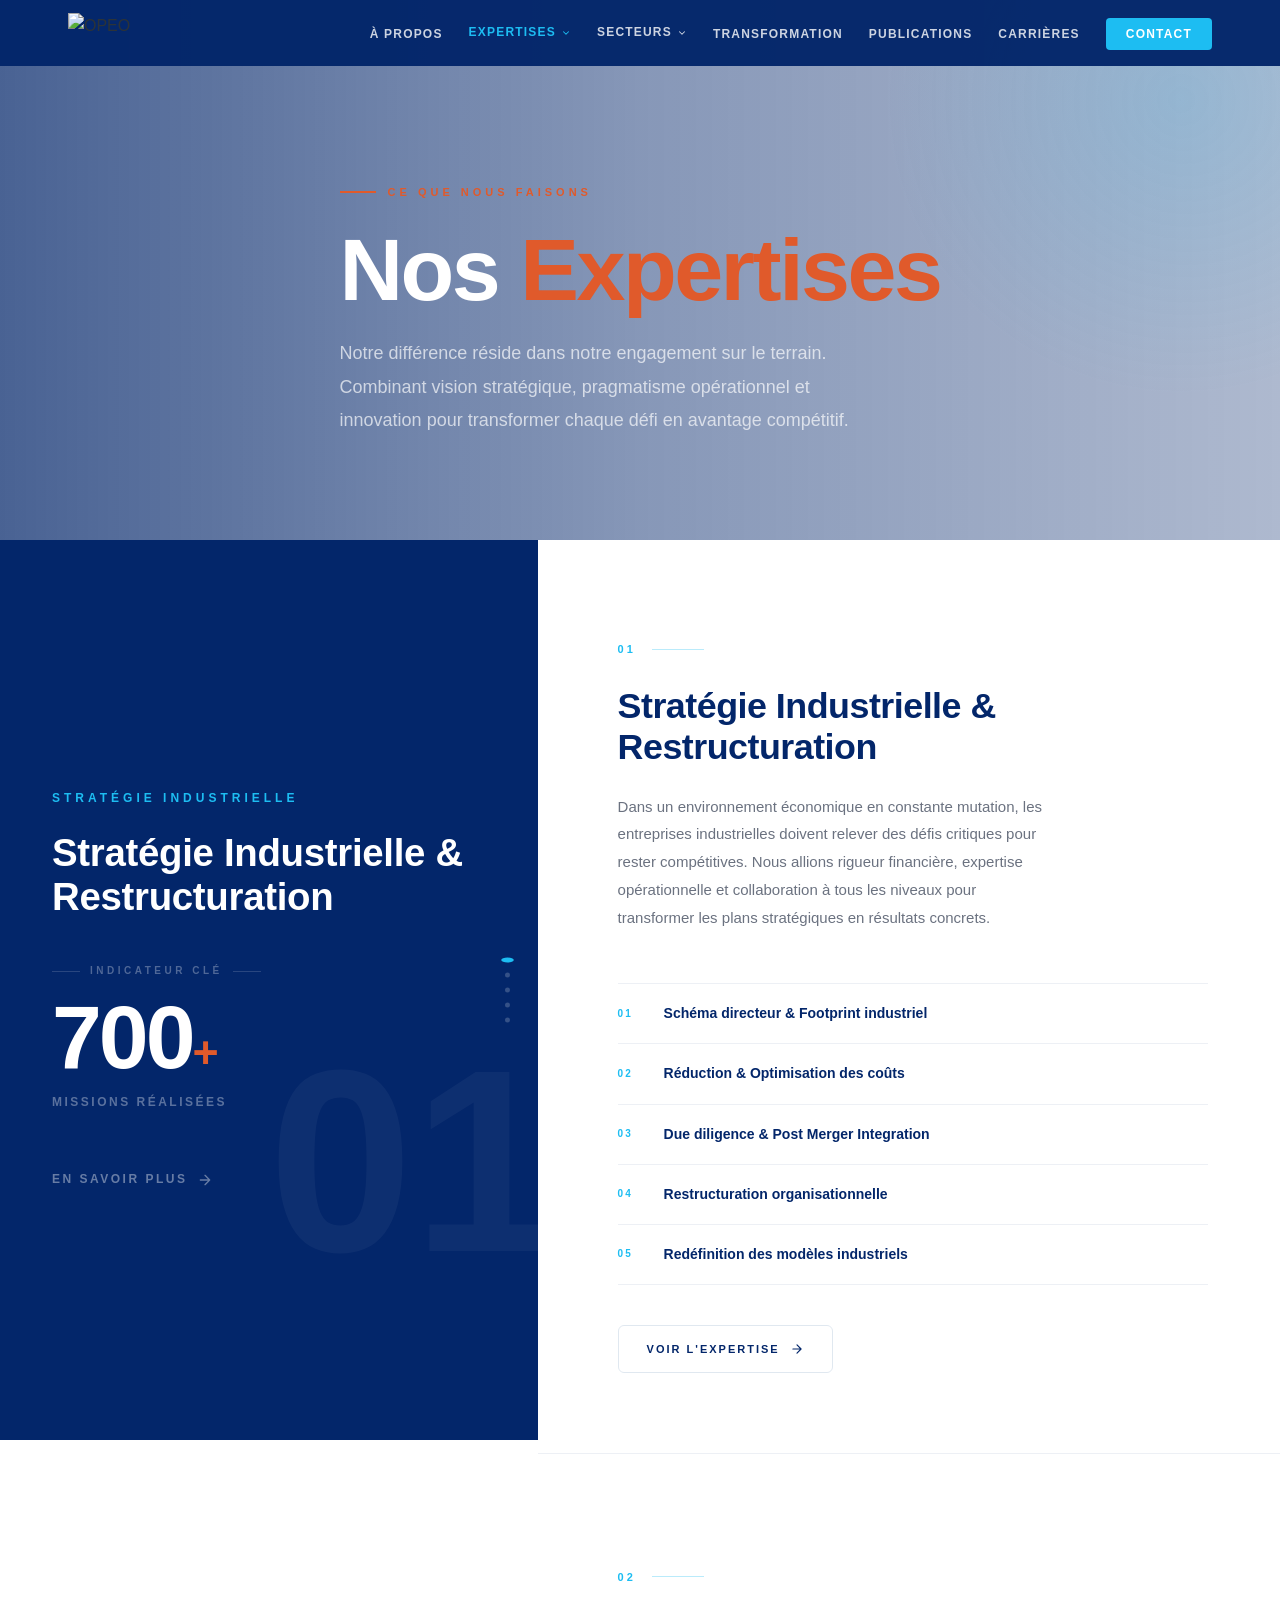
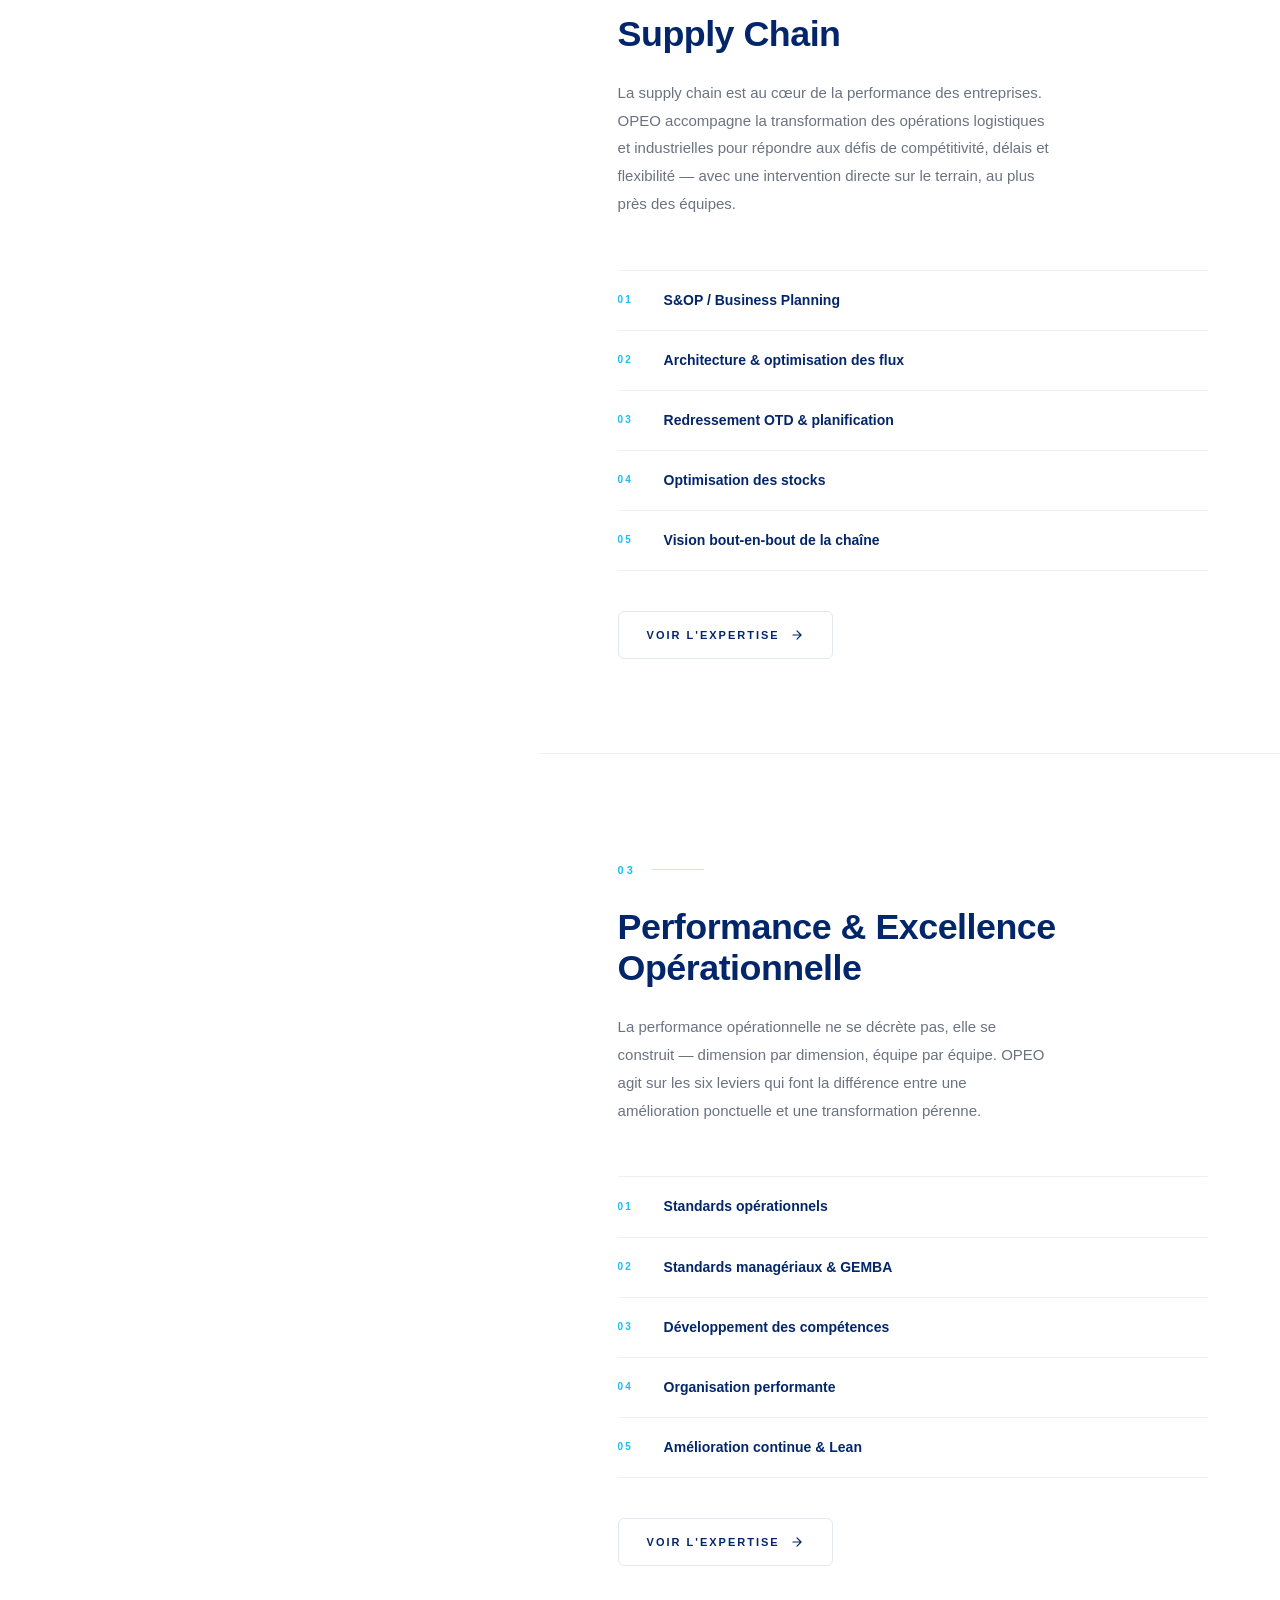
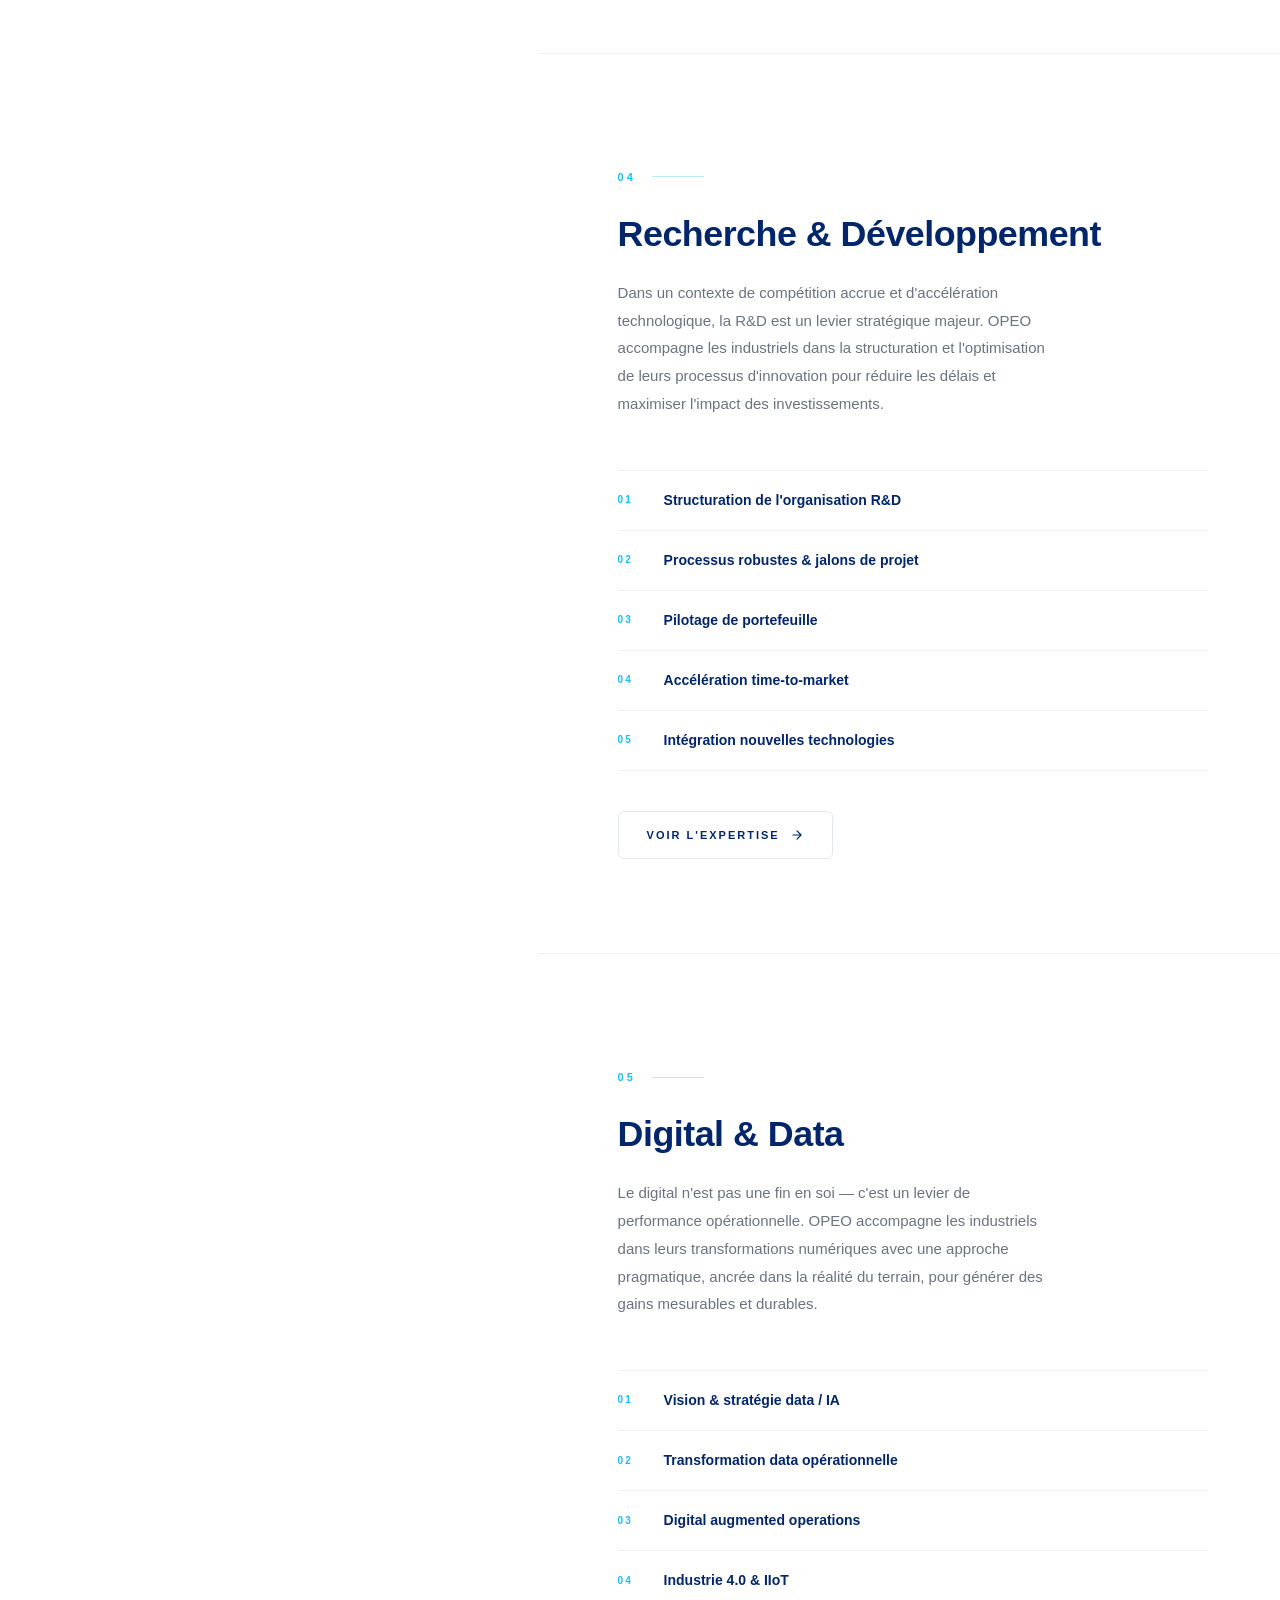
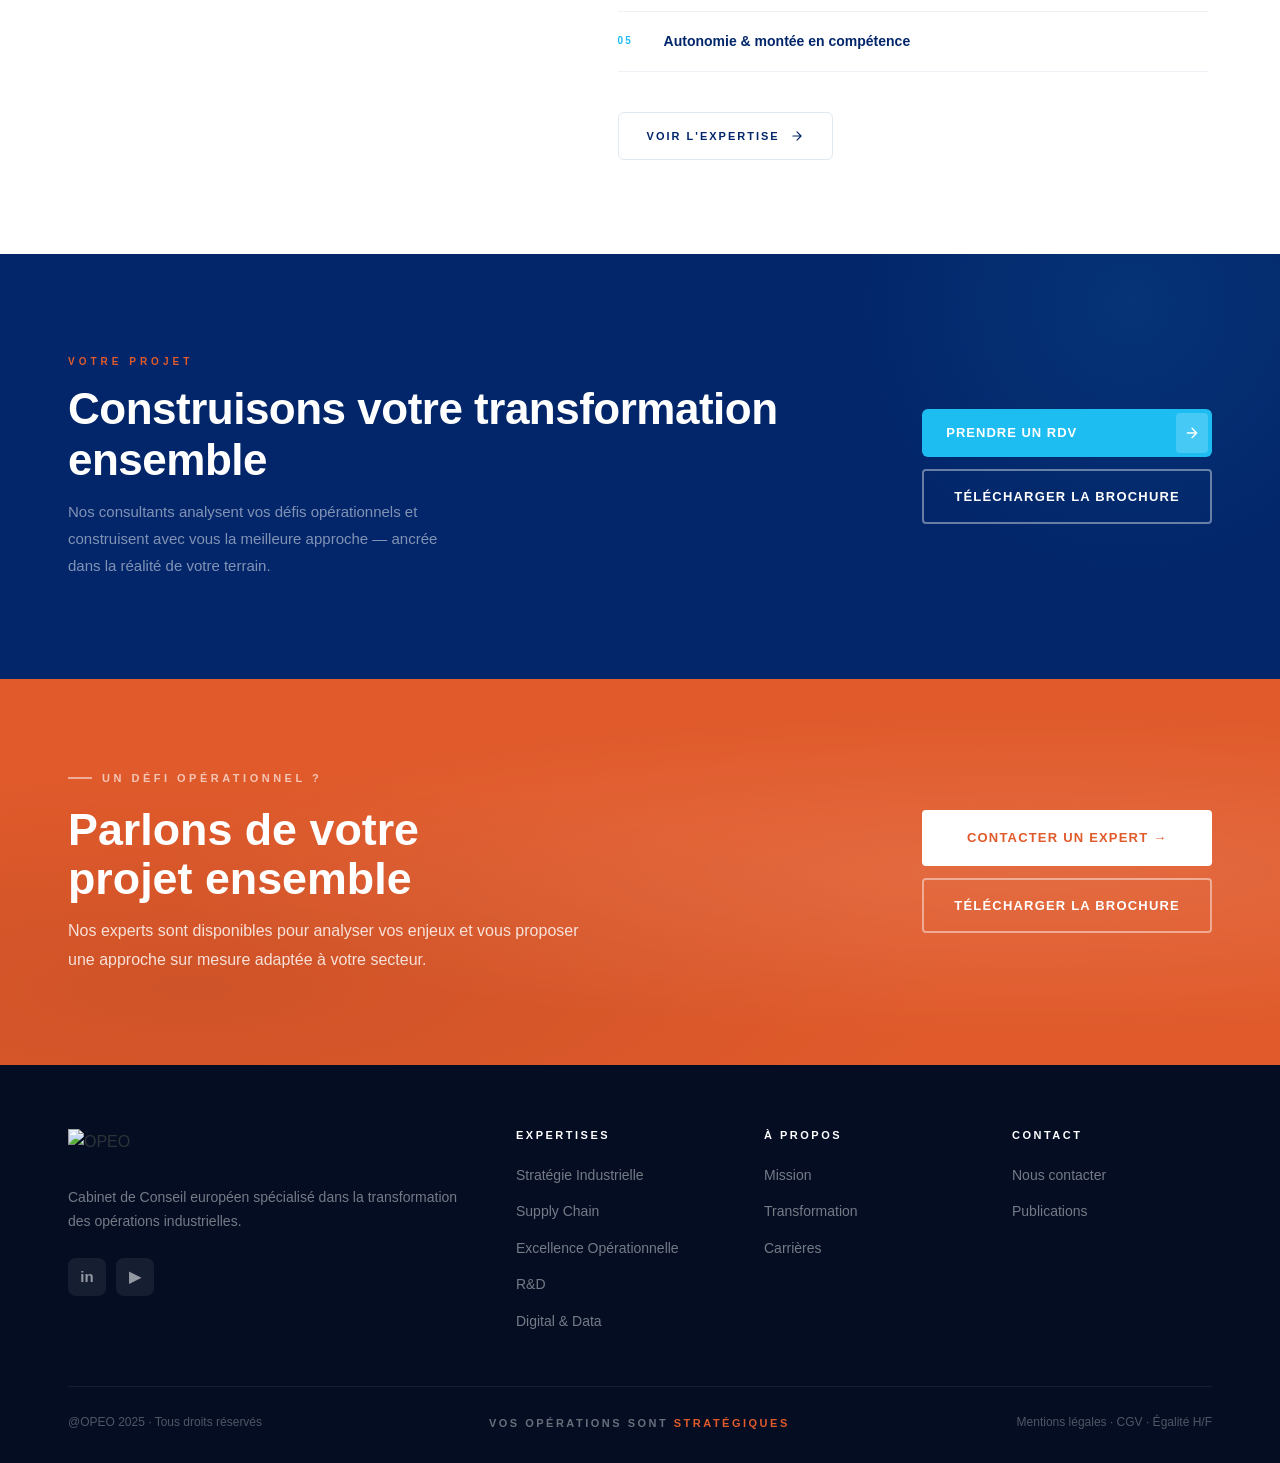
==== expertises.html @ e1fa0a5e "Add files via upload" ====
<!DOCTYPE html>
<html lang="fr">
<head>
  <meta charset="UTF-8"/><meta name="viewport" content="width=device-width,initial-scale=1.0"/>
  <title>Nos Expertises — OPEO</title>
  <link rel="stylesheet" href="styles.css"/>
  <style>
    /* ── PAGE HERO BACKGROUND PHOTO ── */
    section.page-hero {
      background: url('assets/images/photo expertise.jpg') center/cover no-repeat !important;
    }
    .hero-exp-overlay {
      position:absolute; inset:0; z-index:1;
      background: linear-gradient(
        to right,
        rgba(3,38,106,.72) 0%,
        rgba(3,38,106,.48) 50%,
        rgba(3,38,106,.32) 100%
      );
    }
    .page-hero .page-hero-grid,
    .page-hero .page-hero-blob { z-index:2; }
    .page-hero .container { z-index:3 !important; }
    .page-hero h1 { font-size:clamp(48px,7vw,88px); letter-spacing:-2.5px; line-height:1.03; }
    .page-hero h1 em { font-style:normal; color:var(--orange); }
    .page-hero p { max-width:52ch; margin-top:20px; }
    .hero-stats { display:flex; gap:0; margin-top:52px; padding-top:32px; border-top:1px solid rgba(255,255,255,.1); }
    .hs-item { padding-right:40px; margin-right:40px; border-right:1px solid rgba(255,255,255,.1); }
    .hs-item:last-child { border-right:none; }
    .hs-num { font-size:30px; font-weight:900; color:#fff; line-height:1; }
    .hs-lbl { font-size:10px; font-weight:700; letter-spacing:2.5px; text-transform:uppercase; color:rgba(255,255,255,.3); margin-top:6px; }

    /* ── SPLIT SCREEN ── */
    .exp-split {
      display:grid;
      grid-template-columns:42% 58%;
      min-height:100vh;
    }

    /* LEFT STICKY PANEL */
    .exp-left {
      position:sticky;
      top:0;
      height:100vh;
      background:var(--navy);
      overflow:hidden;
      display:flex;
      align-items:center;
    }
    .exp-left-inner {
      padding:60px 52px;
      width:100%;
      position:relative;
      z-index:1;
    }
    .exp-ghost {
      position:absolute;
      right:-20px;
      bottom:-40px;
      font-size:260px;
      font-weight:900;
      color:#fff;
      opacity:.04;
      line-height:1;
      pointer-events:none;
      user-select:none;
      font-family:'Gotham','Helvetica Neue',sans-serif;
      transition:opacity .4s;
    }
    .exp-panel-label {
      font-size:12px;
      font-weight:700;
      letter-spacing:4px;
      text-transform:uppercase;
      color:var(--cyan);
      margin-bottom:22px;
      transition:opacity .3s, transform .3s;
    }
    .exp-panel-title {
      font-size:clamp(26px,3vw,42px);
      font-weight:900;
      color:#fff;
      line-height:1.15;
      letter-spacing:-.3px;
      margin-bottom:44px;
      transition:opacity .3s, transform .3s;
    }
    .exp-panel-kpi-lbl {
      font-size:10px;
      font-weight:700;
      letter-spacing:3.5px;
      text-transform:uppercase;
      color:rgba(255,255,255,.3);
      display:flex;
      align-items:center;
      gap:10px;
      margin-bottom:14px;
    }
    .exp-panel-kpi-lbl::before,
    .exp-panel-kpi-lbl::after {
      content:'';
      display:block;
      height:1px;
      width:28px;
      background:rgba(255,255,255,.15);
    }
    .exp-panel-stat {
      font-size:clamp(64px,7vw,100px);
      font-weight:900;
      color:#fff;
      line-height:1;
      margin-bottom:10px;
      letter-spacing:-3px;
      transition:opacity .3s, transform .3s;
    }
    .exp-panel-stat em { font-style:normal; color:var(--orange); font-size:.5em; }
    .exp-panel-stat-lbl {
      font-size:12px;
      font-weight:700;
      letter-spacing:2.5px;
      text-transform:uppercase;
      color:rgba(255,255,255,.35);
      margin-bottom:52px;
      transition:opacity .3s;
    }
    .exp-panel-cta {
      font-size:12px;
      font-weight:700;
      letter-spacing:2.5px;
      text-transform:uppercase;
      color:rgba(255,255,255,.4);
      text-decoration:none;
      display:inline-flex;
      align-items:center;
      gap:10px;
      transition:color .2s;
    }
    .exp-panel-cta:hover { color:var(--cyan); }
    .exp-panel-cta svg { width:16px; height:16px; }

    /* DOTS */
    .exp-dots {
      position:absolute;
      right:28px;
      top:50%;
      transform:translateY(-50%);
      display:flex;
      flex-direction:column;
      gap:10px;
      z-index:2;
    }
    .exp-dot {
      width:5px;
      height:5px;
      border-radius:50%;
      background:rgba(255,255,255,.2);
      cursor:pointer;
      transition:all .3s;
    }
    .exp-dot.active {
      background:var(--cyan);
      transform:scaleX(2.5);
      border-radius:3px;
    }

    /* LEFT panel transition */
    .exp-left-inner.leaving .exp-panel-label,
    .exp-left-inner.leaving .exp-panel-title,
    .exp-left-inner.leaving .exp-panel-stat,
    .exp-left-inner.leaving .exp-panel-stat-lbl {
      opacity:0;
      transform:translateY(-14px);
    }

    /* RIGHT SCROLLABLE PANEL */
    .exp-right {
      background:#fff;
    }
    .exp-section {
      min-height:100vh;
      padding:100px 72px 80px 80px;
      display:flex;
      flex-direction:column;
      justify-content:center;
      border-bottom:1px solid #edf0f5;
      position:relative;
    }
    .exp-section:last-child { border-bottom:none; }
    .es-num {
      font-size:11px;
      font-weight:700;
      letter-spacing:3px;
      text-transform:uppercase;
      color:var(--cyan);
      display:flex;
      align-items:center;
      gap:16px;
      margin-bottom:28px;
    }
    .es-num::after {
      content:'';
      display:block;
      height:1px;
      width:52px;
      background:rgba(29,189,242,.3);
    }
    .es-title {
      font-size:clamp(22px,2.8vw,36px);
      font-weight:900;
      color:var(--navy);
      line-height:1.15;
      letter-spacing:-.5px;
      margin-bottom:24px;
    }
    .es-desc {
      font-size:15px;
      color:var(--gray);
      line-height:1.85;
      max-width:52ch;
      margin-bottom:52px;
    }
    .es-services {
      display:flex;
      flex-direction:column;
      gap:0;
    }
    .es-service {
      display:flex;
      align-items:center;
      gap:24px;
      padding:18px 0;
      border-top:1px solid #edf0f5;
      text-decoration:none;
    }
    .es-service:last-child { border-bottom:1px solid #edf0f5; }
    .es-service-num {
      font-size:10px;
      font-weight:700;
      letter-spacing:2px;
      color:var(--cyan);
      flex-shrink:0;
      width:22px;
    }
    .es-service-name {
      font-size:14px;
      font-weight:700;
      color:var(--navy);
      flex:1;
      transition:color .2s;
    }
    .es-service:hover .es-service-name { color:var(--cyan); }
    .es-link {
      display:inline-flex;
      align-items:center;
      gap:10px;
      font-size:11px;
      font-weight:700;
      letter-spacing:2px;
      text-transform:uppercase;
      color:var(--navy);
      text-decoration:none;
      margin-top:40px;
      padding:14px 28px;
      border:1.5px solid #e0e8f0;
      border-radius:6px;
      align-self:flex-start;
      transition:all .2s;
    }
    .es-link:hover { background:var(--navy); color:#fff; border-color:var(--navy); }
    .es-link svg { width:14px; height:14px; transition:transform .2s; }
    .es-link:hover svg { transform:translateX(4px); }

    /* CTA section */
    .exp-cta { background:var(--navy); padding:100px 0; position:relative; overflow:hidden; }
    .exp-cta::before { content:'';position:absolute;width:600px;height:600px;border-radius:50%;background:radial-gradient(circle,rgba(29,189,242,.09) 0%,transparent 65%);top:-250px;right:-150px;pointer-events:none; }
    .exp-cta-inner { position:relative;z-index:1;display:grid;grid-template-columns:1fr auto;gap:48px;align-items:center; }
    .exp-cta-tag { font-size:10px;font-weight:700;letter-spacing:4px;text-transform:uppercase;color:var(--orange);margin-bottom:14px; }
    .exp-cta h2 { font-size:clamp(26px,3.5vw,44px);color:#fff;line-height:1.15;letter-spacing:-.5px;margin-bottom:12px; }
    .exp-cta p { color:rgba(255,255,255,.5);font-size:15px;line-height:1.8;max-width:46ch; }
    .exp-cta-btns { display:flex;flex-direction:column;gap:12px;flex-shrink:0; }

    @media(max-width:900px){
      .exp-split { grid-template-columns:1fr; }
      .exp-left { position:relative; height:auto; min-height:50vh; }
      .exp-dots { right:20px; }
      .exp-section { padding:72px 32px; min-height:auto; }
      .exp-cta-inner { grid-template-columns:1fr; }
      .exp-cta-btns { flex-direction:row;flex-wrap:wrap; }
    }
    @media(max-width:600px){
      .hero-stats { gap:20px;flex-wrap:wrap; }
      .hs-item { padding-right:20px;margin-right:20px; }
      .exp-left-inner { padding:48px 32px; }
    }
  </style>
</head>
<body>
<div class="mob-menu" id="mobMenu">
  <button class="mob-close" onclick="closeMob()">✕</button>
  <a href="index.html">Accueil</a><a href="a-propos.html">À propos</a>
  <a href="expertises.html" class="active">Expertises</a><a href="secteurs.html">Secteurs</a>
  <a href="transformation.html">Transformation</a><a href="publications.html">Publications</a>
  <a href="carrieres.html">Carrières</a><a href="contact.html">Contact</a>
</div>
<nav class="navbar solid" id="navbar">
  <div class="container"><div class="nav-inner">
    <a href="index.html" class="nav-logo-link"><img src="assets/logos/logo-official.svg" class="nav-logo-img" alt="OPEO"/></a>
    <ul class="nav-links">
      <li><a href="a-propos.html">À propos</a></li>
      <li class="has-drop"><a href="expertises.html" class="active">Expertises <svg class="drop-chevron" viewBox="0 0 24 24" fill="none" stroke="currentColor" stroke-width="2.5" stroke-linecap="round" stroke-linejoin="round"><polyline points="6 9 12 15 18 9"/></svg></a><div class="nav-drop nav-drop-wide"><div class="drop-grid"><a href="expertise-strategie.html" class="drop-card"><div class="drop-card-icon"><svg viewBox="0 0 24 24" fill="none" stroke="currentColor" stroke-width="2" stroke-linecap="round" stroke-linejoin="round"><circle cx="12" cy="12" r="10"/><line x1="22" y1="12" x2="18" y2="12"/><line x1="6" y1="12" x2="2" y2="12"/><line x1="12" y1="6" x2="12" y2="2"/><line x1="12" y1="22" x2="12" y2="18"/></svg></div><div><span class="drop-card-title">Stratégie Industrielle</span><span class="drop-card-desc">Réorientation et repositionnement industriel</span></div></a><a href="expertise-digital.html" class="drop-card"><div class="drop-card-icon"><svg viewBox="0 0 24 24" fill="none" stroke="currentColor" stroke-width="2" stroke-linecap="round" stroke-linejoin="round"><polygon points="13 2 3 14 12 14 11 22 21 10 12 10 13 2"/></svg></div><div><span class="drop-card-title">Digital &amp; Innovation</span><span class="drop-card-desc">Transformation numérique des opérations</span></div></a><a href="expertise-excellence.html" class="drop-card"><div class="drop-card-icon"><svg viewBox="0 0 24 24" fill="none" stroke="currentColor" stroke-width="2" stroke-linecap="round" stroke-linejoin="round"><polyline points="23 6 13.5 15.5 8.5 10.5 1 18"/><polyline points="17 6 23 6 23 12"/></svg></div><div><span class="drop-card-title">Excellence Opérationnelle</span><span class="drop-card-desc">Lean, performance et amélioration continue</span></div></a><a href="expertise-supply-chain.html" class="drop-card"><div class="drop-card-icon"><svg viewBox="0 0 24 24" fill="none" stroke="currentColor" stroke-width="2" stroke-linecap="round" stroke-linejoin="round"><path d="M21 16V8a2 2 0 0 0-1-1.73l-7-4a2 2 0 0 0-2 0l-7 4A2 2 0 0 0 3 8v8a2 2 0 0 0 1 1.73l7 4a2 2 0 0 0 2 0l7-4A2 2 0 0 0 21 16z"/><polyline points="3.27 6.96 12 12.01 20.73 6.96"/><line x1="12" y1="22.08" x2="12" y2="12"/></svg></div><div><span class="drop-card-title">Supply Chain</span><span class="drop-card-desc">Optimisation des flux et résilience</span></div></a><a href="expertise-rd.html" class="drop-card"><div class="drop-card-icon"><svg viewBox="0 0 24 24" fill="none" stroke="currentColor" stroke-width="2" stroke-linecap="round" stroke-linejoin="round"><path d="M9 3v10l-4 5h14l-4-5V3"/><line x1="6" y1="7" x2="18" y2="7"/></svg></div><div><span class="drop-card-title">R&amp;D &amp; Innovation</span><span class="drop-card-desc">Accélération des cycles d'innovation</span></div></a></div></div></li>
      <li class="has-drop"><a href="secteurs.html">Secteurs <svg class="drop-chevron" viewBox="0 0 24 24" fill="none" stroke="currentColor" stroke-width="2.5" stroke-linecap="round" stroke-linejoin="round"><polyline points="6 9 12 15 18 9"/></svg></a><div class="nav-drop nav-drop-wide"><div class="drop-grid drop-grid-1"><a href="secteurs.html#luxe" class="drop-card"><div class="drop-card-icon"><svg viewBox="0 0 24 24" fill="none" stroke="currentColor" stroke-width="2" stroke-linecap="round" stroke-linejoin="round"><polygon points="12 2 22 8.5 22 15.5 12 22 2 15.5 2 8.5 12 2"/></svg></div><div><span class="drop-card-title">Luxe</span></div></a><a href="secteurs.html#process" class="drop-card"><div class="drop-card-icon"><svg viewBox="0 0 24 24" fill="none" stroke="currentColor" stroke-width="2" stroke-linecap="round" stroke-linejoin="round"><path d="M9 3v10l-4 5h14l-4-5V3"/><line x1="6" y1="7" x2="18" y2="7"/></svg></div><div><span class="drop-card-title">Industrie de Process</span></div></a><a href="secteurs.html#aero" class="drop-card"><div class="drop-card-icon"><svg viewBox="0 0 24 24" fill="none" stroke="currentColor" stroke-width="2" stroke-linecap="round" stroke-linejoin="round"><line x1="22" y1="2" x2="11" y2="13"/><polygon points="22 2 15 22 11 13 2 9 22 2"/></svg></div><div><span class="drop-card-title">Aéronautique &amp; Défense</span></div></a><a href="secteurs.html#pharma" class="drop-card"><div class="drop-card-icon"><svg viewBox="0 0 24 24" fill="none" stroke="currentColor" stroke-width="2" stroke-linecap="round" stroke-linejoin="round"><polyline points="22 12 18 12 15 21 9 3 6 12 2 12"/></svg></div><div><span class="drop-card-title">Pharmaceutique – Santé</span></div></a><a href="secteurs.html#auto" class="drop-card"><div class="drop-card-icon"><svg viewBox="0 0 24 24" fill="none" stroke="currentColor" stroke-width="2" stroke-linecap="round" stroke-linejoin="round"><rect x="1" y="3" width="15" height="13"/><polygon points="16 8 20 8 23 11 23 16 16 16 16 8"/><circle cx="5.5" cy="18.5" r="2.5"/><circle cx="18.5" cy="18.5" r="2.5"/></svg></div><div><span class="drop-card-title">Automobile</span></div></a></div></div></li>
      <li><a href="transformation.html">Transformation</a></li>
      <li><a href="publications.html">Publications</a></li>
      <li><a href="carrieres.html">Carrières</a></li>
      <li><a href="contact.html" class="cta-link">Contact</a></li>
    </ul>
    <button class="hamburger" onclick="openMob()"><span></span><span></span><span></span></button>
  </div></div>
</nav>

<section class="page-hero">
  <div class="hero-exp-overlay"></div>
  <div class="page-hero-grid"></div>
  <div class="page-hero-blob"></div>
  <div class="container">
    <div class="page-hero-eyebrow"><div class="page-hero-line"></div><span class="page-hero-tag">Ce que nous faisons</span></div>
    <h1>Nos <em>Expertises</em></h1>
    <p>Notre différence réside dans notre engagement sur le terrain. Combinant vision stratégique, pragmatisme opérationnel et innovation pour transformer chaque défi en avantage compétitif.</p>
  </div>
</section>

<div class="exp-split">

  <!-- LEFT STICKY PANEL -->
  <div class="exp-left">
    <div class="exp-left-inner" id="expPanel">
      <div class="exp-panel-label" id="panelLabel">STRATÉGIE INDUSTRIELLE</div>
      <div class="exp-panel-title" id="panelTitle">Stratégie Industrielle &amp; Restructuration</div>
      <div class="exp-panel-kpi-lbl">Indicateur clé</div>
      <div class="exp-panel-stat" id="panelStat">700<em>+</em></div>
      <div class="exp-panel-stat-lbl" id="panelStatLbl">Missions réalisées</div>
      <a class="exp-panel-cta" id="panelCta" href="expertise-strategie.html">
        En savoir plus
        <svg viewBox="0 0 24 24" fill="none" stroke="currentColor" stroke-width="2" stroke-linecap="round" stroke-linejoin="round"><path d="M5 12h14M12 5l7 7-7 7"/></svg>
      </a>
      <div class="exp-ghost" id="panelGhost">01</div>
    </div>
    <div class="exp-dots" id="expDots">
      <div class="exp-dot active" data-i="0"></div>
      <div class="exp-dot" data-i="1"></div>
      <div class="exp-dot" data-i="2"></div>
      <div class="exp-dot" data-i="3"></div>
      <div class="exp-dot" data-i="4"></div>
    </div>
  </div>

  <!-- RIGHT SCROLLABLE PANEL -->
  <div class="exp-right" id="expRight">

    <div class="exp-section" data-i="0">
      <div class="es-num">01</div>
      <div class="es-title">Stratégie Industrielle &amp; Restructuration</div>
      <div class="es-desc">Dans un environnement économique en constante mutation, les entreprises industrielles doivent relever des défis critiques pour rester compétitives. Nous allions rigueur financière, expertise opérationnelle et collaboration à tous les niveaux pour transformer les plans stratégiques en résultats concrets.</div>
      <div class="es-services">
        <div class="es-service"><span class="es-service-num">01</span><span class="es-service-name">Schéma directeur &amp; Footprint industriel</span></div>
        <div class="es-service"><span class="es-service-num">02</span><span class="es-service-name">Réduction &amp; Optimisation des coûts</span></div>
        <div class="es-service"><span class="es-service-num">03</span><span class="es-service-name">Due diligence &amp; Post Merger Integration</span></div>
        <div class="es-service"><span class="es-service-num">04</span><span class="es-service-name">Restructuration organisationnelle</span></div>
        <div class="es-service"><span class="es-service-num">05</span><span class="es-service-name">Redéfinition des modèles industriels</span></div>
      </div>
      <a class="es-link" href="expertise-strategie.html">Voir l'expertise <svg viewBox="0 0 24 24" fill="none" stroke="currentColor" stroke-width="2" stroke-linecap="round" stroke-linejoin="round"><path d="M5 12h14M12 5l7 7-7 7"/></svg></a>
    </div>

    <div class="exp-section" data-i="1">
      <div class="es-num">02</div>
      <div class="es-title">Supply Chain</div>
      <div class="es-desc">La supply chain est au cœur de la performance des entreprises. OPEO accompagne la transformation des opérations logistiques et industrielles pour répondre aux défis de compétitivité, délais et flexibilité — avec une intervention directe sur le terrain, au plus près des équipes.</div>
      <div class="es-services">
        <div class="es-service"><span class="es-service-num">01</span><span class="es-service-name">S&amp;OP / Business Planning</span></div>
        <div class="es-service"><span class="es-service-num">02</span><span class="es-service-name">Architecture &amp; optimisation des flux</span></div>
        <div class="es-service"><span class="es-service-num">03</span><span class="es-service-name">Redressement OTD &amp; planification</span></div>
        <div class="es-service"><span class="es-service-num">04</span><span class="es-service-name">Optimisation des stocks</span></div>
        <div class="es-service"><span class="es-service-num">05</span><span class="es-service-name">Vision bout-en-bout de la chaîne</span></div>
      </div>
      <a class="es-link" href="expertise-supply-chain.html">Voir l'expertise <svg viewBox="0 0 24 24" fill="none" stroke="currentColor" stroke-width="2" stroke-linecap="round" stroke-linejoin="round"><path d="M5 12h14M12 5l7 7-7 7"/></svg></a>
    </div>

    <div class="exp-section" data-i="2">
      <div class="es-num">03</div>
      <div class="es-title">Performance &amp; Excellence Opérationnelle</div>
      <div class="es-desc">La performance opérationnelle ne se décrète pas, elle se construit — dimension par dimension, équipe par équipe. OPEO agit sur les six leviers qui font la différence entre une amélioration ponctuelle et une transformation pérenne.</div>
      <div class="es-services">
        <div class="es-service"><span class="es-service-num">01</span><span class="es-service-name">Standards opérationnels</span></div>
        <div class="es-service"><span class="es-service-num">02</span><span class="es-service-name">Standards managériaux &amp; GEMBA</span></div>
        <div class="es-service"><span class="es-service-num">03</span><span class="es-service-name">Développement des compétences</span></div>
        <div class="es-service"><span class="es-service-num">04</span><span class="es-service-name">Organisation performante</span></div>
        <div class="es-service"><span class="es-service-num">05</span><span class="es-service-name">Amélioration continue &amp; Lean</span></div>
      </div>
      <a class="es-link" href="expertise-excellence.html">Voir l'expertise <svg viewBox="0 0 24 24" fill="none" stroke="currentColor" stroke-width="2" stroke-linecap="round" stroke-linejoin="round"><path d="M5 12h14M12 5l7 7-7 7"/></svg></a>
    </div>

    <div class="exp-section" data-i="3">
      <div class="es-num">04</div>
      <div class="es-title">Recherche &amp; Développement</div>
      <div class="es-desc">Dans un contexte de compétition accrue et d'accélération technologique, la R&amp;D est un levier stratégique majeur. OPEO accompagne les industriels dans la structuration et l'optimisation de leurs processus d'innovation pour réduire les délais et maximiser l'impact des investissements.</div>
      <div class="es-services">
        <div class="es-service"><span class="es-service-num">01</span><span class="es-service-name">Structuration de l'organisation R&amp;D</span></div>
        <div class="es-service"><span class="es-service-num">02</span><span class="es-service-name">Processus robustes &amp; jalons de projet</span></div>
        <div class="es-service"><span class="es-service-num">03</span><span class="es-service-name">Pilotage de portefeuille</span></div>
        <div class="es-service"><span class="es-service-num">04</span><span class="es-service-name">Accélération time-to-market</span></div>
        <div class="es-service"><span class="es-service-num">05</span><span class="es-service-name">Intégration nouvelles technologies</span></div>
      </div>
      <a class="es-link" href="expertise-rd.html">Voir l'expertise <svg viewBox="0 0 24 24" fill="none" stroke="currentColor" stroke-width="2" stroke-linecap="round" stroke-linejoin="round"><path d="M5 12h14M12 5l7 7-7 7"/></svg></a>
    </div>

    <div class="exp-section" data-i="4">
      <div class="es-num">05</div>
      <div class="es-title">Digital &amp; Data</div>
      <div class="es-desc">Le digital n'est pas une fin en soi — c'est un levier de performance opérationnelle. OPEO accompagne les industriels dans leurs transformations numériques avec une approche pragmatique, ancrée dans la réalité du terrain, pour générer des gains mesurables et durables.</div>
      <div class="es-services">
        <div class="es-service"><span class="es-service-num">01</span><span class="es-service-name">Vision &amp; stratégie data / IA</span></div>
        <div class="es-service"><span class="es-service-num">02</span><span class="es-service-name">Transformation data opérationnelle</span></div>
        <div class="es-service"><span class="es-service-num">03</span><span class="es-service-name">Digital augmented operations</span></div>
        <div class="es-service"><span class="es-service-num">04</span><span class="es-service-name">Industrie 4.0 &amp; IIoT</span></div>
        <div class="es-service"><span class="es-service-num">05</span><span class="es-service-name">Autonomie &amp; montée en compétence</span></div>
      </div>
      <a class="es-link" href="expertise-digital.html">Voir l'expertise <svg viewBox="0 0 24 24" fill="none" stroke="currentColor" stroke-width="2" stroke-linecap="round" stroke-linejoin="round"><path d="M5 12h14M12 5l7 7-7 7"/></svg></a>
    </div>

  </div><!-- end exp-right -->
</div><!-- end exp-split -->

<section class="exp-cta">
  <div class="container">
    <div class="exp-cta-inner reveal">
      <div>
        <div class="exp-cta-tag">Votre projet</div>
        <h2>Construisons votre transformation ensemble</h2>
        <p>Nos consultants analysent vos défis opérationnels et construisent avec vous la meilleure approche — ancrée dans la réalité de votre terrain.</p>
      </div>
      <div class="exp-cta-btns">
        <a href="contact.html" class="btn-rdv">
          <span class="btn-rdv-label">Prendre un RDV</span>
          <i class="btn-rdv-icon"><svg viewBox="0 0 24 24" fill="none" stroke-linecap="round" stroke-linejoin="round"><path d="M5 12h14M12 5l7 7-7 7"/></svg></i>
        </a>
        <a href="brochure-opeo.pdf" download class="btn btn-ghost">Télécharger la brochure</a>
      </div>
    </div>
  </div>
</section>

<!-- ORANGE CTA BAND -->
<section class="orange-band">
  <div class="container">
    <div class="orange-band-inner reveal">
      <div>
        <div class="orange-band-eyebrow">Un défi opérationnel ?</div>
        <h2>Parlons de votre<br>projet ensemble</h2>
        <p>Nos experts sont disponibles pour analyser vos enjeux et vous proposer une approche sur mesure adaptée à votre secteur.</p>
      </div>
      <div class="orange-band-actions">
        <a href="contact.html" class="btn btn-white">Contacter un expert →</a>
        <a href="brochure-opeo.pdf" download class="btn btn-ghost-white">Télécharger la brochure</a>
      </div>
    </div>
  </div>
</section>

<footer class="footer"><div class="container">
  <div class="footer-grid">
    <div class="footer-brand"><a href="index.html" class="nav-logo-link"><img src="assets/logos/logo-official.svg" class="nav-logo-img" alt="OPEO"/></a><p>Cabinet de Conseil européen spécialisé dans la transformation des opérations industrielles.</p><div class="footer-socials"><a href="https://www.linkedin.com/company/opeo/" target="_blank" class="soc-link">in</a><a href="https://www.youtube.com/channel/UCHxWDzGkSoEmFhDaU6nbsCg" target="_blank" class="soc-link">▶</a></div></div>
    <div class="footer-col"><h4>Expertises</h4><ul class="footer-nav"><li><a href="expertise-strategie.html">Stratégie Industrielle</a></li><li><a href="expertise-supply-chain.html">Supply Chain</a></li><li><a href="expertise-excellence.html">Excellence Opérationnelle</a></li><li><a href="expertise-rd.html">R&amp;D</a></li><li><a href="expertise-digital.html">Digital &amp; Data</a></li></ul></div>
    <div class="footer-col"><h4>À propos</h4><ul class="footer-nav"><li><a href="a-propos.html">Mission</a></li><li><a href="transformation.html">Transformation</a></li><li><a href="carrieres.html">Carrières</a></li></ul></div>
    <div class="footer-col"><h4>Contact</h4><ul class="footer-nav"><li><a href="contact.html">Nous contacter</a></li><li><a href="publications.html">Publications</a></li></ul></div>
  </div>
  <div class="footer-bottom"><p>@OPEO 2025 · Tous droits réservés</p><div class="footer-tagline">Vos Opérations sont <em>Stratégiques</em></div><p>Mentions légales · CGV · Égalité H/F</p></div>
</div></footer>

<script>
function openMob(){document.getElementById('mobMenu').classList.add('open');}
function closeMob(){document.getElementById('mobMenu').classList.remove('open');}

const revObs=new IntersectionObserver(e=>e.forEach(x=>{if(x.isIntersecting){x.target.classList.add('on');revObs.unobserve(x.target);}}),{threshold:.08});
document.querySelectorAll('.reveal').forEach(el=>revObs.observe(el));

// Panel data
const panels = [
  { label:'STRATÉGIE INDUSTRIELLE', title:'Stratégie Industrielle &amp; Restructuration', stat:'700<em>+</em>', statLbl:'Missions réalisées', ghost:'01', href:'expertise-strategie.html' },
  { label:'SUPPLY CHAIN', title:'Supply Chain', stat:'−60<em>%</em>', statLbl:'Lead time réduit', ghost:'02', href:'expertise-supply-chain.html' },
  { label:'EXCELLENCE OPÉRATIONNELLE', title:'Performance &amp; Excellence Opérationnelle', stat:'+40<em>%</em>', statLbl:'Productivité', ghost:'03', href:'expertise-excellence.html' },
  { label:'RECHERCHE &amp; DÉVELOPPEMENT', title:'Recherche &amp; Développement', stat:'−30<em>%</em>', statLbl:'Time-to-market', ghost:'04', href:'expertise-rd.html' },
  { label:'DIGITAL &amp; DATA', title:'Digital &amp; Data', stat:'40<em>M€</em>', statLbl:'Potentiel créé', ghost:'05', href:'expertise-digital.html' },
];

const panel = document.getElementById('expPanel');
const labelEl = document.getElementById('panelLabel');
const titleEl = document.getElementById('panelTitle');
const statEl = document.getElementById('panelStat');
const statLblEl = document.getElementById('panelStatLbl');
const ghostEl = document.getElementById('panelGhost');
const ctaEl = document.getElementById('panelCta');
const dots = document.querySelectorAll('.exp-dot');
let current = 0;

function setPanel(i) {
  if (i === current) return;
  panel.classList.add('leaving');
  setTimeout(() => {
    const d = panels[i];
    labelEl.innerHTML = d.label;
    titleEl.innerHTML = d.title;
    statEl.innerHTML = d.stat;
    statLblEl.textContent = d.statLbl;
    ghostEl.textContent = d.ghost;
    ctaEl.href = d.href;
    dots.forEach((dot, idx) => dot.classList.toggle('active', idx === i));
    current = i;
    panel.classList.remove('leaving');
  }, 280);
}

// Dots click
dots.forEach(dot => {
  dot.addEventListener('click', () => {
    const i = parseInt(dot.dataset.i);
    setPanel(i);
    const section = document.querySelector(`.exp-section[data-i="${i}"]`);
    if (section) section.scrollIntoView({ behavior: 'smooth' });
  });
});

// Scroll-based panel switching — find section whose top is closest to 25% from viewport top
const expSections = Array.from(document.querySelectorAll('.exp-section'));

function updateActivePanel() {
  const trigger = window.innerHeight * 0.35;
  let best = 0;
  let bestDist = Infinity;
  expSections.forEach(s => {
    const rect = s.getBoundingClientRect();
    const dist = Math.abs(rect.top - trigger);
    if (dist < bestDist) {
      bestDist = dist;
      best = parseInt(s.dataset.i);
    }
  });
  setPanel(best);
}

window.addEventListener('scroll', updateActivePanel, { passive: true });
updateActivePanel();
</script>
</body>
</html>
---- styles.css ----
/* ============================================================
   OPEO — Shared Stylesheet
   Charte : Navy #03266A · Cyan #1DBDF2 · Orange #E05A2B
============================================================ */
:root {
  --navy:      #03266A;
  --navy-dark: #021040;
  --cyan:      #1DBDF2;
  --cyan-dark: #0890b8;
  --orange:    #E05A2B;
  --orange-dark: #c44d22;
  --orange-light: #fdf0eb;
  --white:     #FFFFFF;
  --offwhite:  #F7FAFC;
  --dark:      #2C3338;
  --gray:      #6B7280;
  --lgray:     #E5E7EB;
  --ease:      cubic-bezier(0.4,0,0.2,1);
}

*, *::before, *::after { margin:0; padding:0; box-sizing:border-box; }
html { scroll-behavior:smooth; }
body {
  font-family:'Helvetica Neue',Helvetica,Arial,sans-serif;
  color:var(--dark); background:var(--white);
  overflow-x:hidden; line-height:1.65;
}
h1,h2,h3,h4,h5 {
  font-family:'Gotham','Helvetica Neue',Helvetica,Arial,sans-serif;
  color:var(--navy); font-weight:800; line-height:1.2;
}
a { color:inherit; text-decoration:none; }
button { font-family:inherit; cursor:pointer; border:none; }

/* ── Layout ── */
.container { max-width:1200px; margin:0 auto; padding:0 28px; }
.page-pad  { padding:100px 0; }

.label {
  display:inline-flex; align-items:center; gap:10px;
  font-size:11px; font-weight:700; letter-spacing:3.5px;
  text-transform:uppercase; color:var(--orange); margin-bottom:18px;
}
.label::before { content:''; width:30px; height:2px; background:var(--orange); }

.section-title { font-size:clamp(30px,4.5vw,54px); color:var(--navy); margin-bottom:18px; }
.section-sub   { font-size:17px; color:var(--gray); max-width:580px; line-height:1.8; }
.head-center   { text-align:center; margin-bottom:64px; }
.head-center .section-sub { margin:0 auto; }

/* ── Reveal ── */
.reveal { opacity:0; transform:translateY(36px); transition:opacity .75s var(--ease),transform .75s var(--ease); }
.reveal.on { opacity:1; transform:none; }
.reveal[data-d="1"] { transition-delay:.12s }
.reveal[data-d="2"] { transition-delay:.24s }
.reveal[data-d="3"] { transition-delay:.36s }

/* ── Buttons ── */
.btn {
  display:inline-flex; align-items:center; gap:9px;
  padding:15px 30px; font-size:13px; font-weight:700;
  letter-spacing:1.2px; text-transform:uppercase;
  border-radius:4px; transition:all .28s var(--ease);
}
.btn-cyan  { background:var(--cyan); color:#fff; }
.btn-cyan:hover  { background:#fff; color:var(--navy); transform:translateY(-2px); box-shadow:0 10px 30px rgba(29,189,242,.35); }
.btn-navy  { background:var(--navy); color:#fff; }
.btn-navy:hover  { background:var(--cyan); transform:translateY(-2px); }
.btn-ghost { background:transparent; color:#fff; border:2px solid rgba(255,255,255,.4); }
.btn-ghost:hover { border-color:#fff; background:rgba(255,255,255,.1); }
.btn-outline { background:transparent; color:var(--navy); border:2px solid var(--lgray); }
.btn-outline:hover { border-color:var(--navy); background:var(--offwhite); }
.btn-orange { background:var(--orange); color:#fff; border:2px solid var(--orange); }
.btn-orange:hover { background:var(--orange-dark); border-color:var(--orange-dark); transform:translateY(-2px); box-shadow:0 10px 30px rgba(224,90,43,.35); }

/* ── Bouton RDV — effet chevron animé ── */
.btn-rdv {
  position:relative; overflow:hidden;
  display:inline-flex; align-items:center;
  height:48px; padding:0 8px 0 24px;
  background:var(--cyan); color:#fff;
  font-size:13px; font-weight:700; letter-spacing:1px; text-transform:uppercase;
  border-radius:6px; text-decoration:none; border:none; cursor:pointer;
  transition:box-shadow .28s var(--ease), transform .28s var(--ease);
  white-space:nowrap;
}
.btn-rdv:hover { transform:translateY(-2px); box-shadow:0 12px 32px rgba(29,189,242,.35); }
.btn-rdv:active { transform:scale(.98); }
.btn-rdv-label {
  margin-right:48px; position:relative; z-index:1;
  transition:opacity .45s var(--ease);
}
.btn-rdv:hover .btn-rdv-label { opacity:0; }
.btn-rdv-icon {
  position:absolute; right:4px; top:4px; bottom:4px;
  width:32px; border-radius:4px;
  background:rgba(255,255,255,.18);
  display:flex; align-items:center; justify-content:center;
  transition:width .5s cubic-bezier(.4,0,.2,1);
  z-index:2; flex-shrink:0;
}
.btn-rdv:hover .btn-rdv-icon { width:calc(100% - 8px); }
.btn-rdv-icon svg { width:16px; height:16px; stroke:#fff; stroke-width:2; flex-shrink:0; }

/* Variante navy (fond sombre) */
.btn-rdv-navy {
  background:var(--navy);
}
.btn-rdv-navy .btn-rdv-icon { background:rgba(255,255,255,.1); }
.btn-rdv-navy:hover { box-shadow:0 12px 32px rgba(3,38,106,.3); }

/* ============================================================
   NAVBAR
============================================================ */
.navbar {
  position:fixed; top:0; left:0; right:0; z-index:900;
  padding:20px 0; transition:all .4s var(--ease);
}
.navbar.pinned {
  background:rgba(3,38,106,.97); backdrop-filter:blur(14px);
  padding:13px 0; box-shadow:0 4px 28px rgba(0,0,0,.22);
}
.navbar.solid { background:rgba(3,38,106,.97); padding:13px 0; }
.nav-inner { display:flex; align-items:center; justify-content:space-between; }
.nav-logo {
  font-family:'Gotham','Helvetica Neue',Helvetica,Arial,sans-serif;
  font-size:26px; font-weight:900; letter-spacing:4px; color:#fff;
}
.nav-logo em { font-style:normal; color:var(--cyan); }
.nav-logo-img { height:40px; width:auto; display:block; }
.nav-links { display:flex; align-items:center; gap:26px; list-style:none; }
.nav-links a {
  font-size:12px; font-weight:700; letter-spacing:1.2px;
  text-transform:uppercase; color:rgba(255,255,255,.8); transition:color .25s;
}
.nav-links a:hover, .nav-links a.active { color:var(--cyan); }
.nav-links .cta-link {
  background:var(--cyan); color:#fff !important;
  padding:9px 20px; border-radius:4px;
}
.nav-links .cta-link:hover { background:#fff; color:var(--navy) !important; }

/* ── Dropdown menus ── */
.has-drop { position:relative; }
.has-drop > a { display:flex; align-items:center; gap:5px; }
.drop-chevron { width:10px; height:10px; stroke:currentColor; fill:none; stroke-width:2.5; flex-shrink:0; transition:transform .25s; }
.has-drop:hover > a .drop-chevron, .has-drop.open > a .drop-chevron { transform:rotate(180deg); }

/* Dark floating card dropdown */
.nav-drop {
  position:absolute; top:100%; left:50%;
  transform:translateX(-50%) translateY(10px) scale(.96);
  background:rgba(4,12,30,.88);
  backdrop-filter:blur(28px) saturate(180%);
  -webkit-backdrop-filter:blur(28px) saturate(180%);
  border-radius:14px;
  border:1px solid rgba(29,189,242,.15);
  box-shadow:
    0 2px 4px rgba(0,0,0,.25),
    0 16px 48px rgba(0,0,0,.55),
    0 0 0 1px rgba(29,189,242,.06) inset;
  min-width:240px; padding:8px;
  opacity:0; visibility:hidden; pointer-events:none;
  transition:opacity .25s cubic-bezier(.16,1,.3,1), transform .25s cubic-bezier(.16,1,.3,1), visibility .25s;
  z-index:300;
}
.has-drop:hover .nav-drop, .has-drop.open .nav-drop {
  opacity:1; visibility:visible; pointer-events:auto;
  transform:translateX(-50%) translateY(4px) scale(1);
}

/* Wide panel for Expertises */
.nav-drop-wide { min-width:500px; padding:10px; }

/* Arrow caret */
.nav-drop::before {
  content:''; position:absolute; top:-5px; left:50%;
  transform:translateX(-50%) rotate(45deg);
  width:10px; height:10px;
  background:rgba(4,12,30,.88);
  border-left:1px solid rgba(29,189,242,.15);
  border-top:1px solid rgba(29,189,242,.15);
}

/* ── Drop cards (Expertises 2-col grid) ── */
.drop-grid {
  display:grid; grid-template-columns:1fr 1fr; gap:4px;
}
.drop-grid-1 { grid-template-columns:1fr; }
.drop-card {
  display:flex; align-items:flex-start; gap:12px;
  padding:12px 14px; border-radius:9px;
  text-decoration:none;
  transition:background .18s;
}
.drop-card:hover { background:rgba(29,189,242,.09); }
.drop-card-icon {
  width:34px; height:34px; flex-shrink:0;
  background:rgba(29,189,242,.1);
  border:1px solid rgba(29,189,242,.18);
  border-radius:8px;
  display:flex; align-items:center; justify-content:center;
  transition:background .18s, border-color .18s;
}
.drop-card-icon svg { width:15px; height:15px; stroke:var(--cyan); fill:none; stroke-width:2; stroke-linecap:round; stroke-linejoin:round; }
.drop-card:hover .drop-card-icon { background:rgba(29,189,242,.18); border-color:rgba(29,189,242,.35); }
.drop-card-title {
  display:block; font-size:13px; font-weight:700; letter-spacing:.1px;
  color:rgba(255,255,255,.88); margin-bottom:3px;
  transition:color .18s;
}
.drop-card-desc { display:none; }
.drop-card:hover .drop-card-title { color:var(--cyan); }

/* ── Drop items (Secteurs simple list) ── */
.drop-item {
  display:flex; flex-direction:column; gap:2px;
  padding:10px 14px; border-radius:9px;
  text-decoration:none;
  transition:background .18s, padding-left .18s;
}
.drop-item:hover { background:rgba(224,90,43,.1); padding-left:18px; }
.drop-item-title {
  font-size:13px; font-weight:700; letter-spacing:.1px;
  color:rgba(255,255,255,.85);
  transition:color .18s;
}
.drop-item-desc { display:none; }
.drop-item:hover .drop-item-title { color:#E05A2B; }
.hamburger { display:none; flex-direction:column; gap:5px; background:none; padding:4px; }
.hamburger span { display:block; width:24px; height:2px; background:#fff; transition:.3s; }

/* Mobile menu */
.mob-menu {
  display:none; position:fixed; inset:0;
  background:var(--navy-dark); z-index:950;
  flex-direction:column; align-items:center; justify-content:center; gap:32px;
}
.mob-menu.open { display:flex; }
.mob-menu a { font-size:22px; font-weight:800; color:#fff; letter-spacing:2px; text-transform:uppercase; transition:color .2s; }
.mob-menu a:hover { color:var(--cyan); }
.mob-close { position:absolute; top:24px; right:28px; font-size:32px; color:#fff; background:none; border:none; cursor:pointer; }

/* ============================================================
   PAGE HERO BANNER (for inner pages)
============================================================ */
.page-hero {
  background:var(--navy);
  height:60vh; min-height:480px; max-height:700px;
  padding:0;
  display:flex; align-items:center;
  position:relative; overflow:hidden;
}
.page-hero > .container {
  padding-top:80px;
}
.page-hero-grid { display:none; }
.page-hero-blob {
  position:absolute; border-radius:50%;
  width:600px; height:600px;
  background:radial-gradient(circle,rgba(29,189,242,.14) 0%,transparent 70%);
  top:-200px; right:-200px;
  animation:blobP 5s ease-in-out infinite alternate;
}
@keyframes blobP { from{transform:scale(1)} to{transform:scale(1.1)} }
.page-hero .container { position:relative; z-index:1; }
.page-hero-eyebrow { display:flex; align-items:center; gap:12px; margin-bottom:24px; }
.page-hero-line { width:36px; height:2px; background:var(--orange); }
.page-hero-tag { font-size:11px; font-weight:700; letter-spacing:4px; text-transform:uppercase; color:var(--orange); }
.page-hero h1 { font-size:clamp(38px,6vw,72px); color:#fff; margin-bottom:22px; }
.page-hero h1 em { font-style:normal; color:var(--orange); }
.page-hero p  { font-size:18px; color:rgba(255,255,255,.68); max-width:620px; line-height:1.85; }

/* ============================================================
   FOOTER
============================================================ */
.footer { background:#040d22; padding:64px 0 30px; }
.footer-grid { display:grid; grid-template-columns:2fr 1fr 1fr 1fr; gap:48px; margin-bottom:52px; }
.footer-brand p { color:rgba(255,255,255,.45); font-size:14px; line-height:1.75; margin:16px 0 24px; }
.footer-socials { display:flex; gap:10px; }
.soc-link {
  width:38px; height:38px; border-radius:8px; background:rgba(255,255,255,.07);
  display:flex; align-items:center; justify-content:center;
  color:rgba(255,255,255,.55); font-size:15px; font-weight:700; transition:all .25s;
}
.soc-link:hover { background:var(--cyan); color:#fff; }
.footer-col h4 { color:#fff; font-size:11px; font-weight:700; letter-spacing:2.5px; text-transform:uppercase; margin-bottom:20px; }
.footer-nav { list-style:none; display:flex; flex-direction:column; gap:10px; }
.footer-nav a { color:rgba(255,255,255,.45); font-size:14px; transition:color .25s; }
.footer-nav a:hover { color:var(--cyan); }
.footer-bottom {
  border-top:1px solid rgba(255,255,255,.07); padding-top:26px;
  display:flex; justify-content:space-between; align-items:center; flex-wrap:wrap; gap:12px;
}
.footer-bottom p { color:rgba(255,255,255,.3); font-size:12px; }
.footer-tagline { font-size:11px; font-weight:700; letter-spacing:2.5px; text-transform:uppercase; color:rgba(255,255,255,.4); }
.footer-tagline em { font-style:normal; color:var(--orange); }

/* ============================================================
   SVG ICONS
============================================================ */
.ico-svg { display:block; flex-shrink:0; }

/* Mission pills (cyan bg) */
.m-pill-ico { display:flex; align-items:center; justify-content:flex-start; margin-bottom:10px; color:rgba(255,255,255,.9); }
.m-pill-ico .ico-svg { width:26px; height:26px; }

/* Quick-access cards (white bg) */
.q-ico { margin-bottom:18px; color:var(--orange); }
.q-ico .ico-svg { width:40px; height:40px; }

/* Carrières why list (light bg) */
.why-ico { display:flex; align-items:center; justify-content:center; flex-shrink:0;
  width:48px; height:48px; border-radius:12px; background:var(--orange-light); color:var(--orange); }
.why-ico .ico-svg { width:24px; height:24px; }

/* Transformation tools (white/navy bg) */
.tool-ico { margin-bottom:16px; color:var(--cyan); }
.tool-ico .ico-svg { width:32px; height:32px; }

/* Secteurs cards grid */
.s-ico { margin-bottom:14px; color:var(--navy); display:flex; justify-content:center; }
.s-ico .ico-svg { width:40px; height:40px; }

/* Sub-sector items */
.sec-sub-ico { display:inline-flex; align-items:center; flex-shrink:0; color:var(--cyan); }
.sec-sub-ico .ico-svg { width:18px; height:18px; }

/* Large decorative icon in sector visual panel */
.sec-visual-ico { display:flex; align-items:center; justify-content:center; color:#fff; }
.sec-visual-ico .ico-svg { width:130px; height:130px; opacity:.18; }

/* Publications featured icon */
.big-ico { color:var(--navy); display:flex; justify-content:center; margin-bottom:16px; }
.big-ico .ico-svg { width:72px; height:72px; }

/* Contact office flag (pin + country name) */
.office-flag { display:flex; align-items:center; gap:8px; font-size:13px; font-weight:700;
  letter-spacing:.5px; text-transform:uppercase; color:var(--navy); margin-bottom:6px; }
.office-flag .ico-svg { width:16px; height:16px; color:var(--cyan); flex-shrink:0; }

/* Sector tab buttons with inline icon */
.sec-tab { display:inline-flex; align-items:center; gap:6px; }
.sec-tab .ico-svg { width:13px; height:13px; flex-shrink:0; }

/* ============================================================
   ORANGE BAND — CTA section with full orange background
============================================================ */
.orange-band {
  background:var(--orange);
  padding:90px 0;
  position:relative;
  overflow:hidden;
}
.orange-band::before {
  content:'';
  position:absolute;
  inset:0;
  background:radial-gradient(ellipse at 80% 50%, rgba(255,255,255,.10) 0%, transparent 60%),
             radial-gradient(ellipse at 15% 80%, rgba(0,0,0,.08) 0%, transparent 50%);
  pointer-events:none;
}
.orange-band .container { position:relative; z-index:1; }
.orange-band-inner {
  display:flex;
  align-items:center;
  justify-content:space-between;
  gap:56px;
}
.orange-band-eyebrow {
  font-size:11px;
  font-weight:700;
  letter-spacing:3.5px;
  text-transform:uppercase;
  color:rgba(255,255,255,.65);
  margin-bottom:18px;
  display:flex;
  align-items:center;
  gap:10px;
}
.orange-band-eyebrow::before {
  content:'';
  width:24px;
  height:2px;
  background:rgba(255,255,255,.5);
  flex-shrink:0;
}
.orange-band h2 {
  font-size:clamp(26px,3.5vw,46px);
  color:#fff;
  margin-bottom:14px;
  line-height:1.1;
}
.orange-band p {
  font-size:16px;
  color:rgba(255,255,255,.82);
  line-height:1.8;
  max-width:540px;
}
.orange-band-actions {
  display:flex;
  flex-direction:column;
  gap:12px;
  flex-shrink:0;
  min-width:220px;
  align-items:stretch;
}
.btn-white {
  display:inline-flex;
  align-items:center;
  justify-content:center;
  gap:9px;
  padding:15px 30px;
  font-family:inherit;
  font-size:13px;
  font-weight:700;
  letter-spacing:1.2px;
  text-transform:uppercase;
  border-radius:4px;
  background:#fff;
  color:var(--orange);
  border:2px solid #fff;
  transition:all .28s var(--ease);
  cursor:pointer;
  text-decoration:none;
}
.btn-white:hover {
  background:var(--navy);
  border-color:var(--navy);
  color:#fff;
  transform:translateY(-2px);
  box-shadow:0 10px 30px rgba(0,0,0,.2);
}
.btn-ghost-white {
  display:inline-flex;
  align-items:center;
  justify-content:center;
  gap:9px;
  padding:15px 30px;
  font-family:inherit;
  font-size:13px;
  font-weight:700;
  letter-spacing:1.2px;
  text-transform:uppercase;
  border-radius:4px;
  background:transparent;
  color:#fff;
  border:2px solid rgba(255,255,255,.45);
  transition:all .28s var(--ease);
  cursor:pointer;
  text-decoration:none;
}
.btn-ghost-white:hover {
  border-color:#fff;
  background:rgba(255,255,255,.12);
}
@media(max-width:860px) {
  .orange-band-inner { flex-direction:column; }
  .orange-band p { max-width:100%; }
  .orange-band-actions { min-width:0; width:100%; }
  .btn-white, .btn-ghost-white { width:100%; }
}

/* ============================================================
   RESPONSIVE
============================================================ */
@media(max-width:960px) {
  .nav-links { display:none; }
  .hamburger { display:flex; }
  .footer-grid { grid-template-columns:1fr 1fr; }
}
@media(max-width:600px) {
  .footer-grid { grid-template-columns:1fr; }
  .page-pad { padding:70px 0; }
}
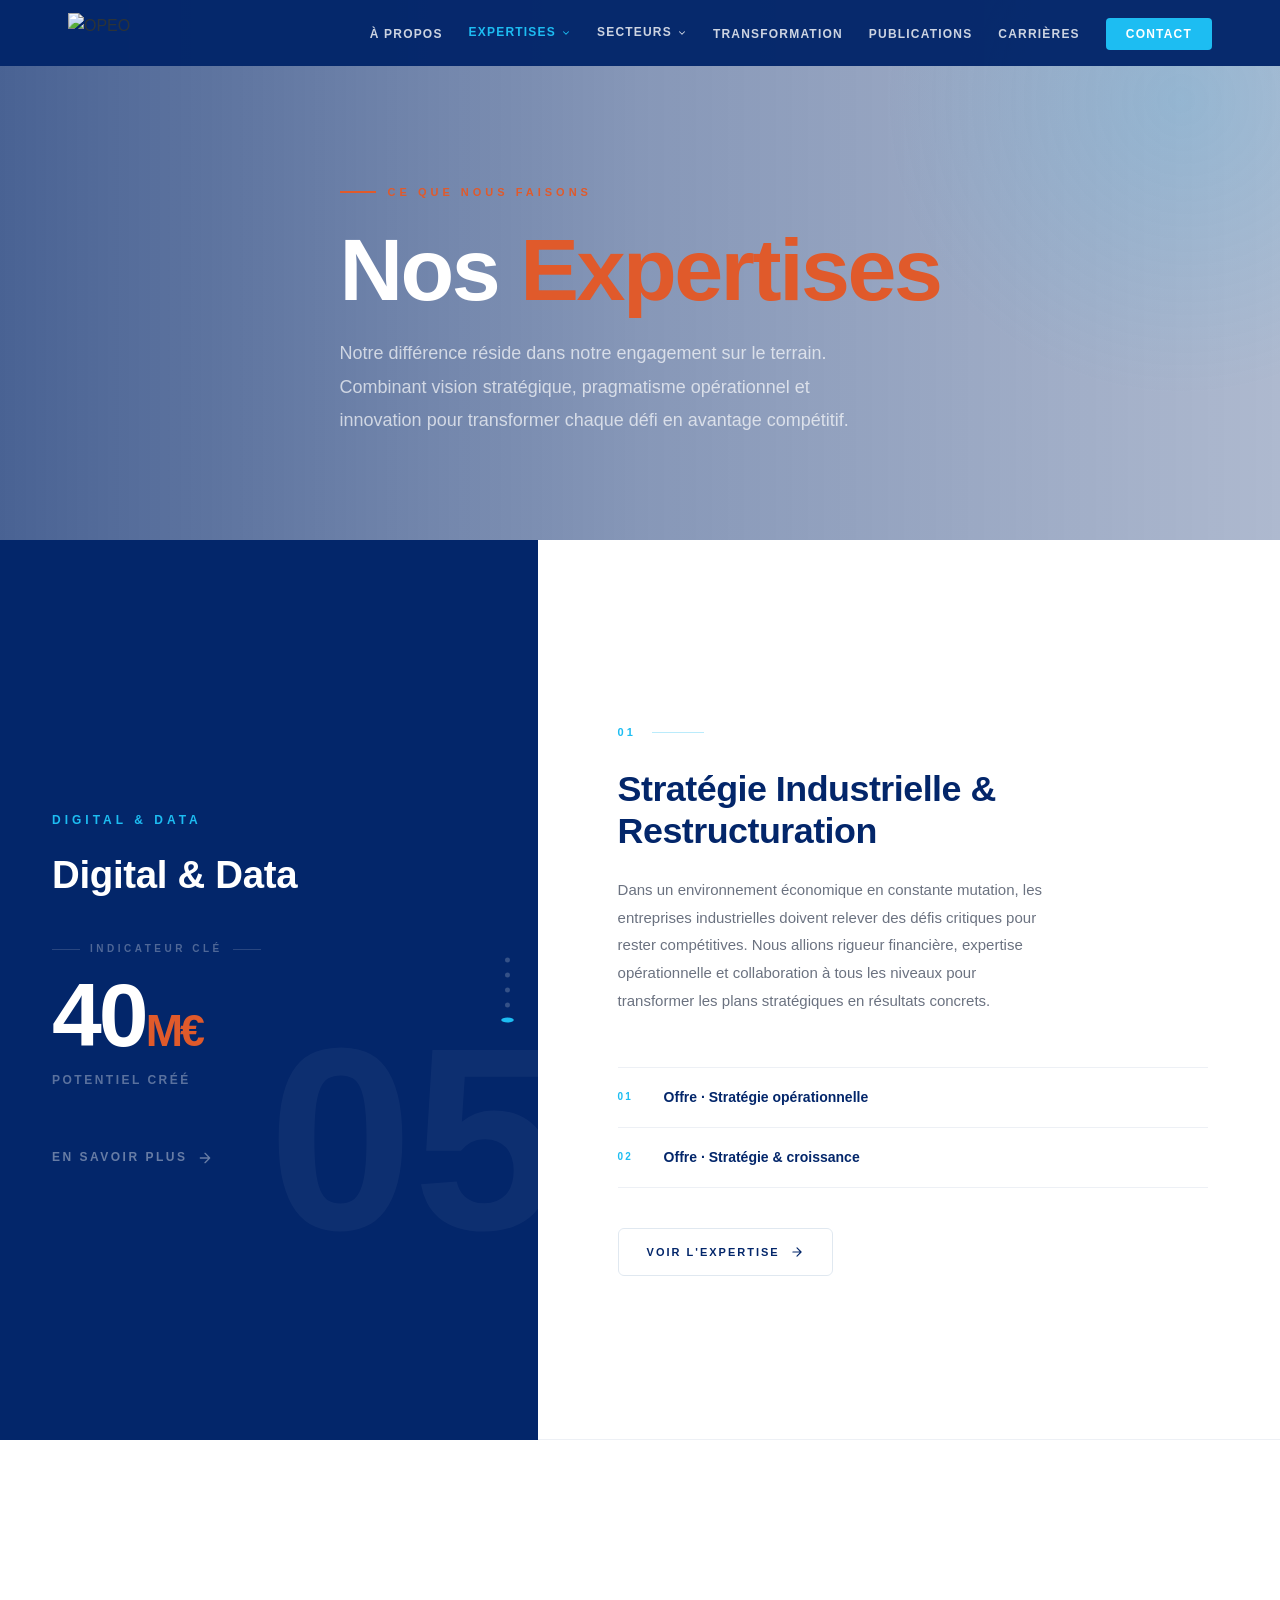
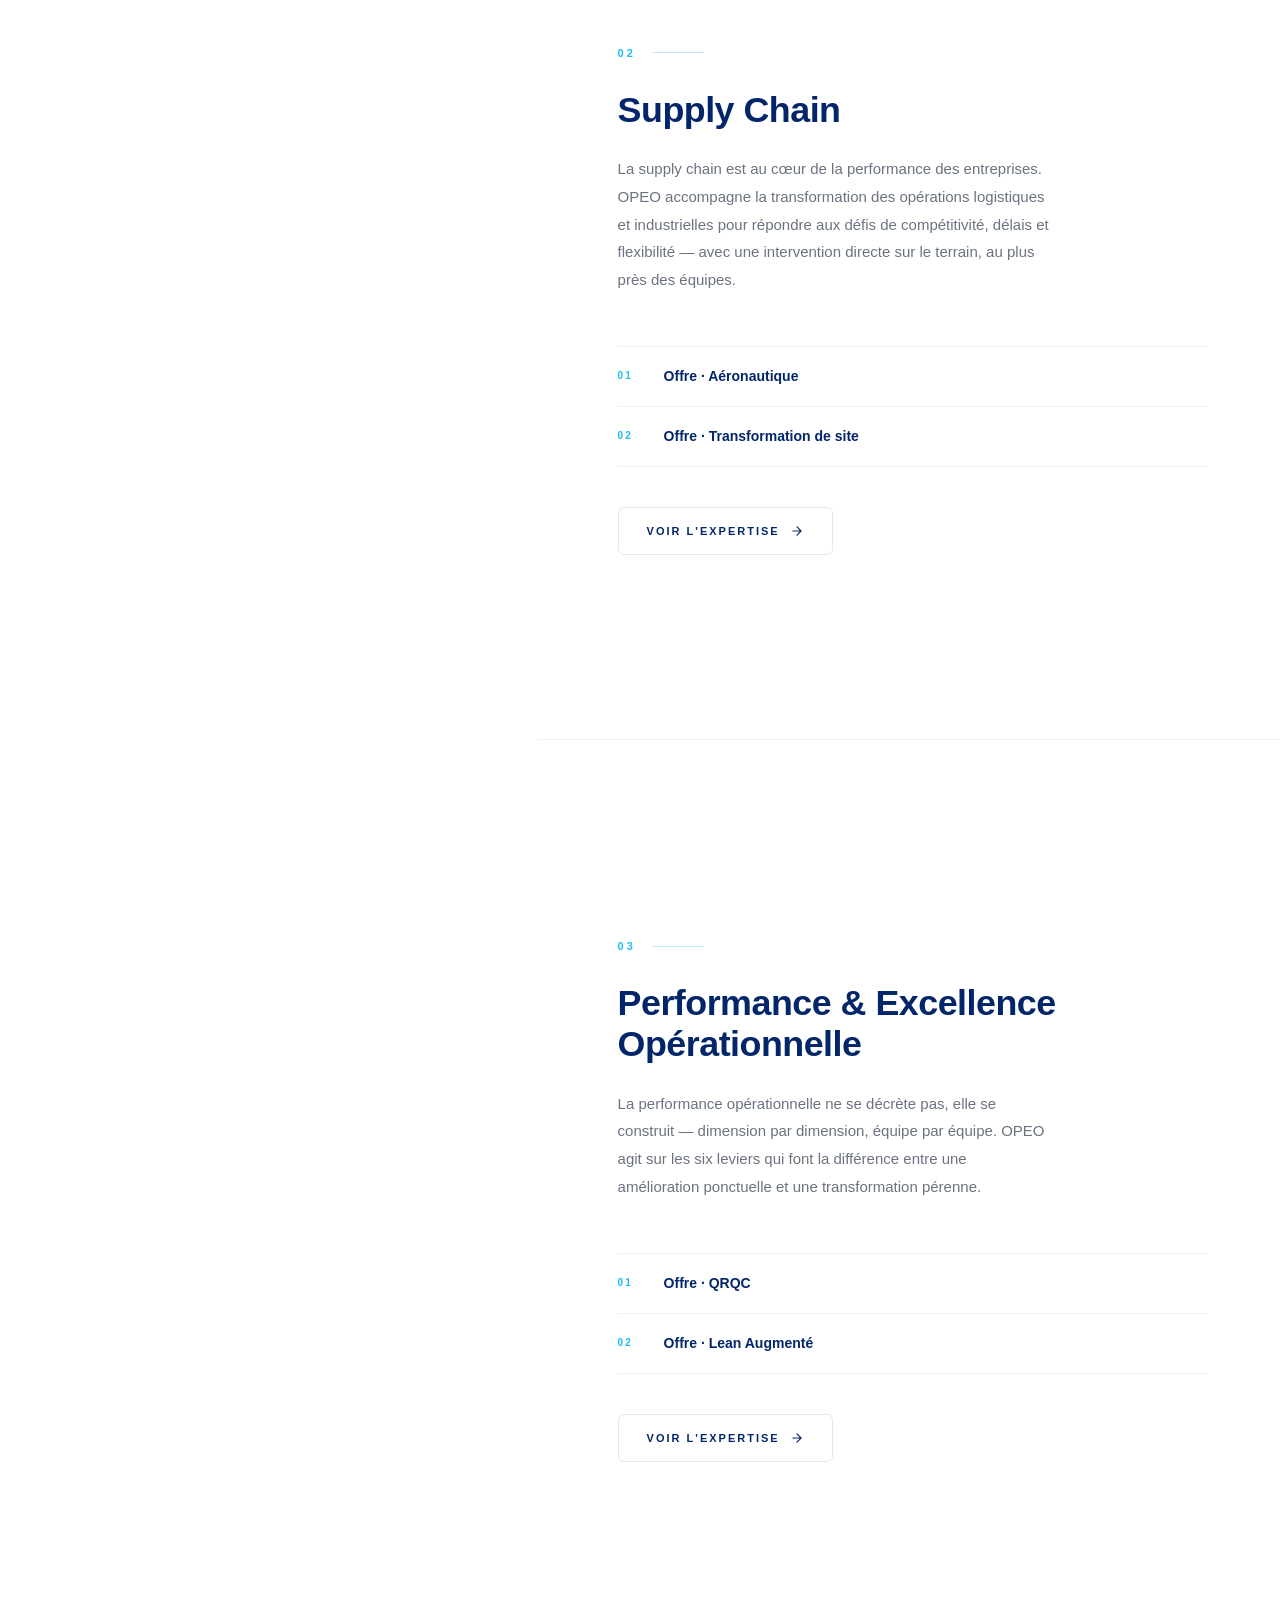
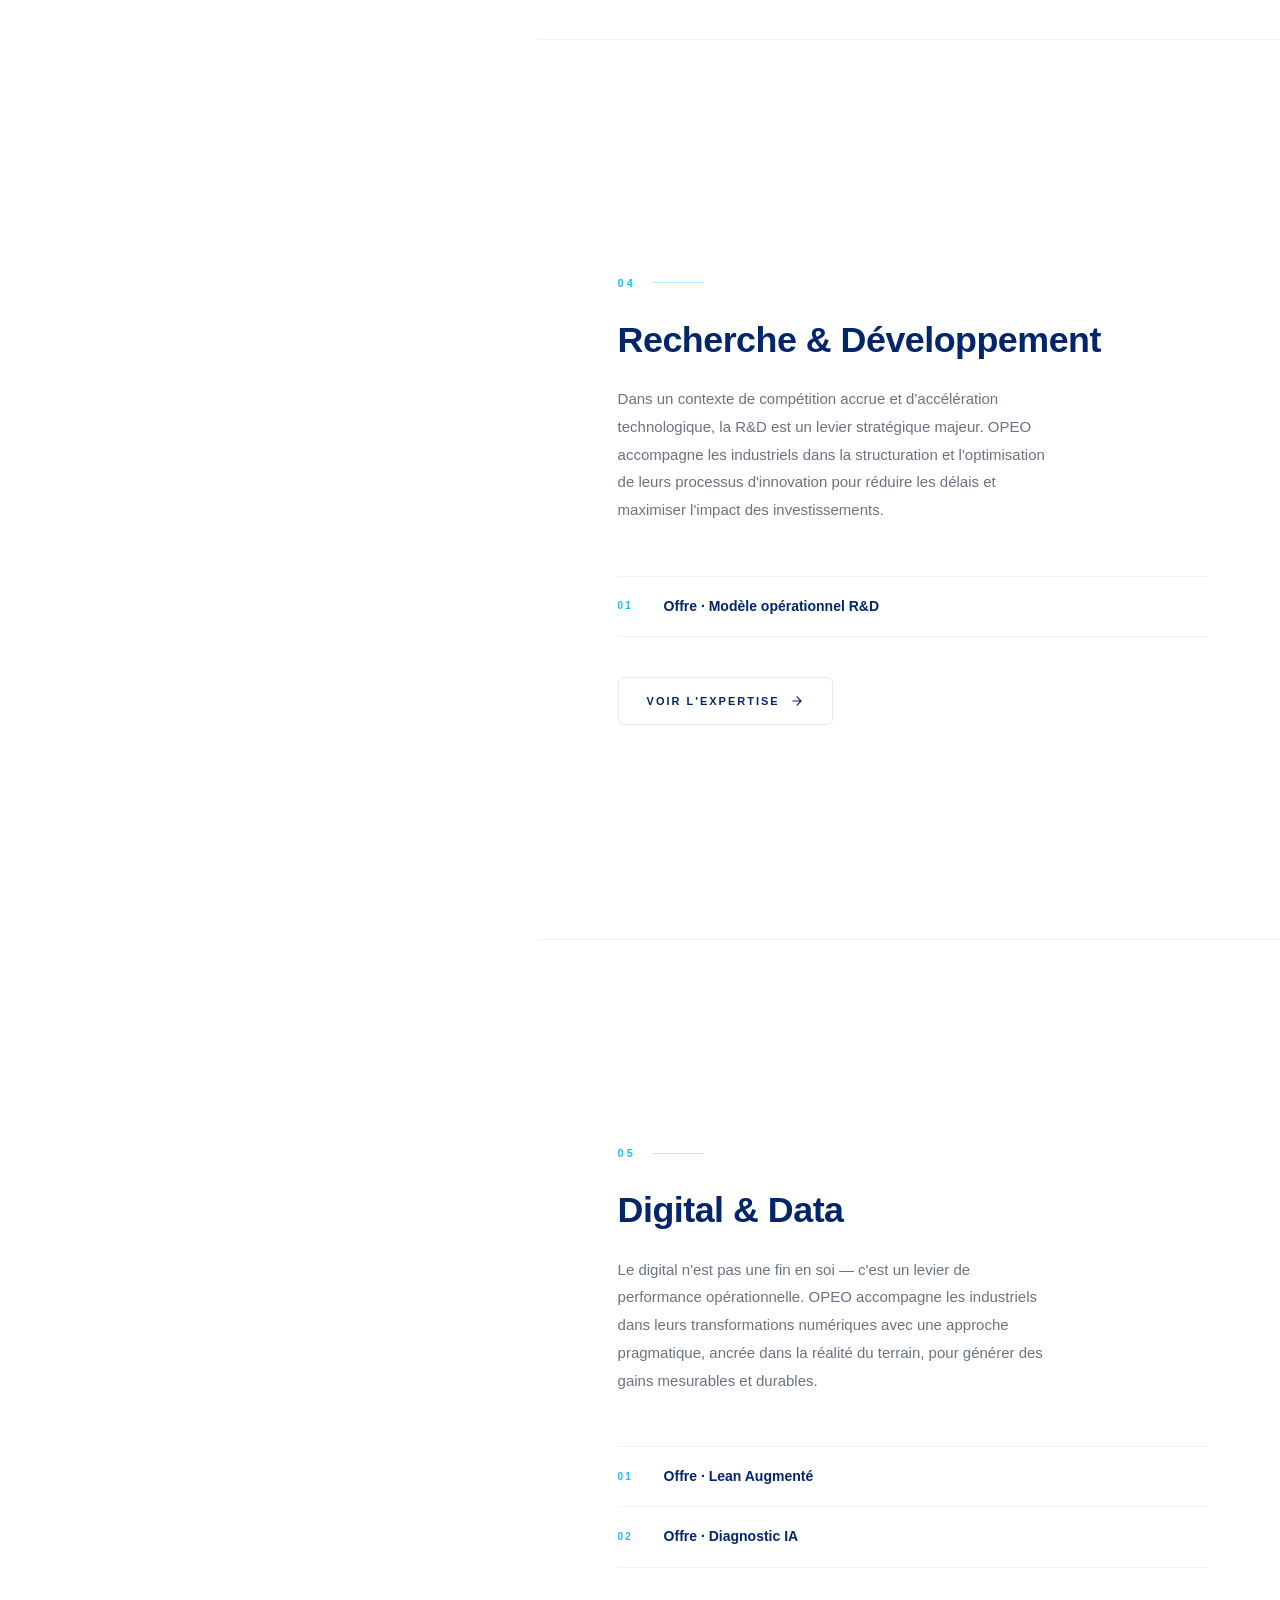
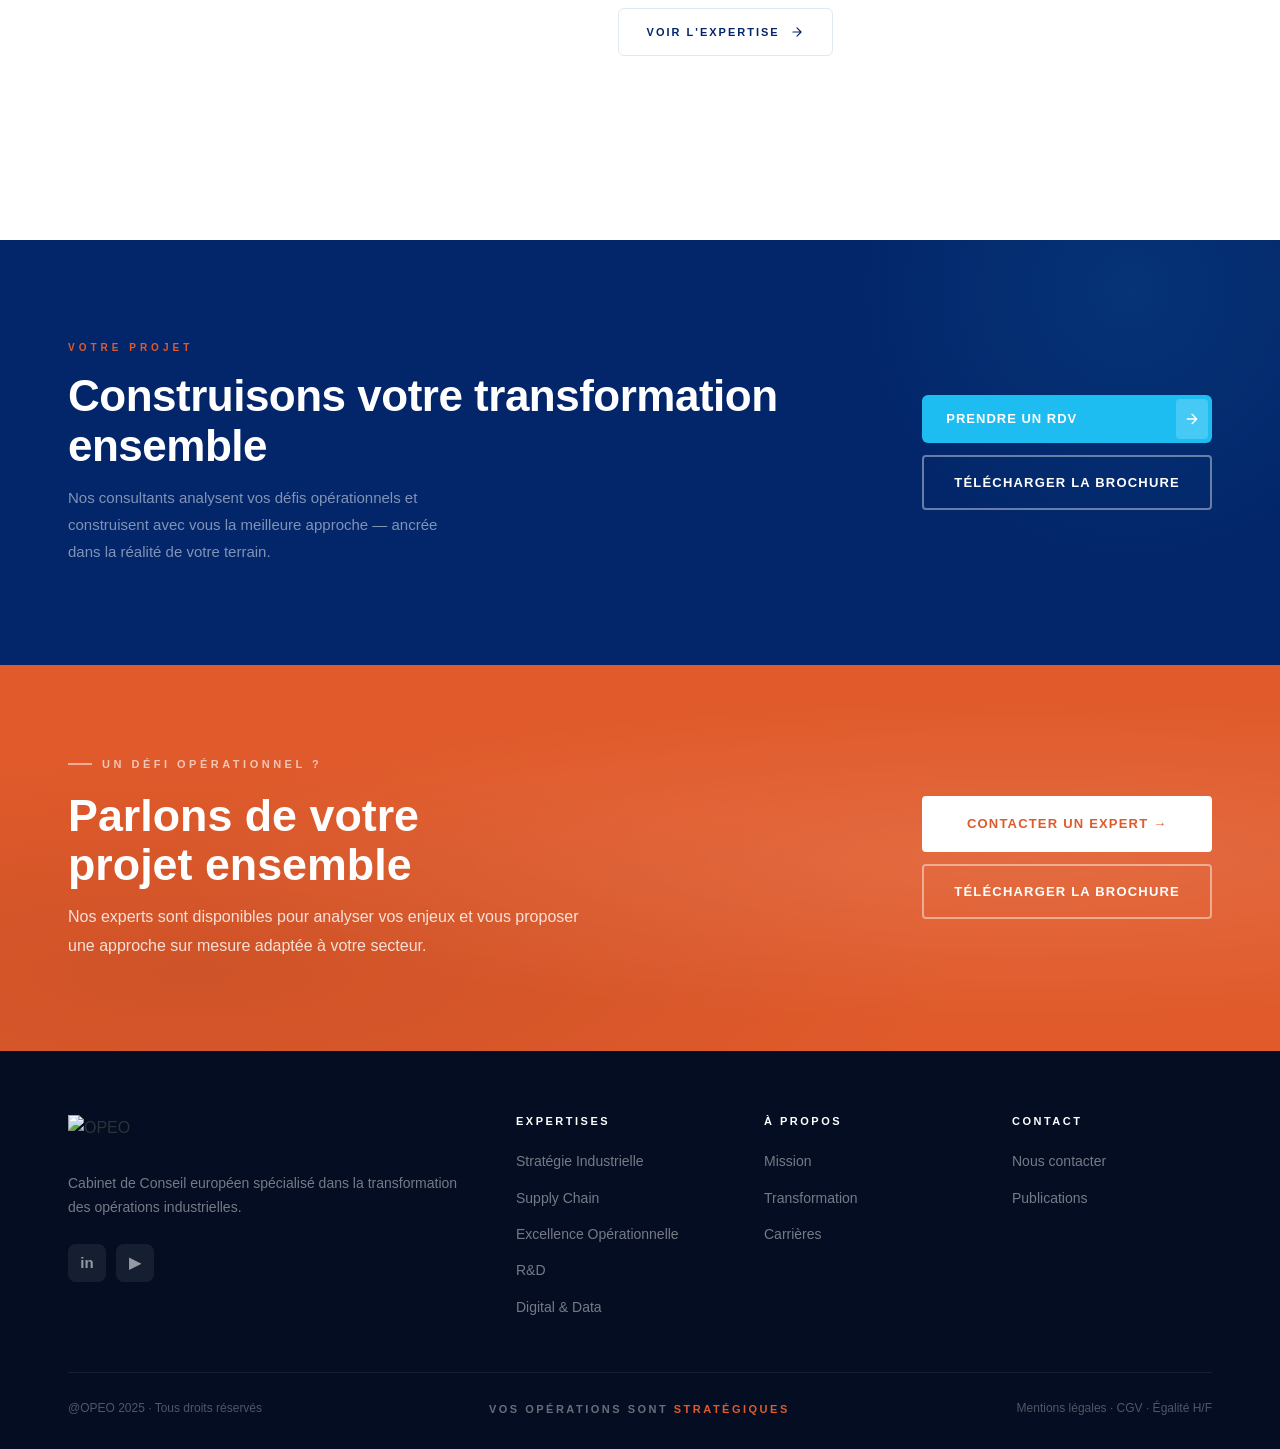
==== commit e893dda8: "Update expertises.html" ====
--- a/expertises.html
+++ b/expertises.html
@@ -7,7 +7,7 @@
   <style>
     /* ── PAGE HERO BACKGROUND PHOTO ── */
     section.page-hero {
-      background: url('assets/images/photo expertise.jpg') center/cover no-repeat !important;
+      background: url('photo expertise.jpg') center/cover no-repeat !important;
     }
     .hero-exp-overlay {
       position:absolute; inset:0; z-index:1;
@@ -247,7 +247,9 @@
       color:var(--navy);
       flex:1;
       transition:color .2s;
-    }
+      text-decoration:none;
+    }
+    a.es-service-name:hover { color:var(--cyan); }
     .es-service:hover .es-service-name { color:var(--cyan); }
     .es-link {
       display:inline-flex;
@@ -304,7 +306,7 @@
 </div>
 <nav class="navbar solid" id="navbar">
   <div class="container"><div class="nav-inner">
-    <a href="index.html" class="nav-logo-link"><img src="assets/logos/logo-official.svg" class="nav-logo-img" alt="OPEO"/></a>
+    <a href="index.html" class="nav-logo-link"><img src="logo-official.svg" class="nav-logo-img" alt="OPEO"/></a>
     <ul class="nav-links">
       <li><a href="a-propos.html">À propos</a></li>
       <li class="has-drop"><a href="expertises.html" class="active">Expertises <svg class="drop-chevron" viewBox="0 0 24 24" fill="none" stroke="currentColor" stroke-width="2.5" stroke-linecap="round" stroke-linejoin="round"><polyline points="6 9 12 15 18 9"/></svg></a><div class="nav-drop nav-drop-wide"><div class="drop-grid"><a href="expertise-strategie.html" class="drop-card"><div class="drop-card-icon"><svg viewBox="0 0 24 24" fill="none" stroke="currentColor" stroke-width="2" stroke-linecap="round" stroke-linejoin="round"><circle cx="12" cy="12" r="10"/><line x1="22" y1="12" x2="18" y2="12"/><line x1="6" y1="12" x2="2" y2="12"/><line x1="12" y1="6" x2="12" y2="2"/><line x1="12" y1="22" x2="12" y2="18"/></svg></div><div><span class="drop-card-title">Stratégie Industrielle</span><span class="drop-card-desc">Réorientation et repositionnement industriel</span></div></a><a href="expertise-digital.html" class="drop-card"><div class="drop-card-icon"><svg viewBox="0 0 24 24" fill="none" stroke="currentColor" stroke-width="2" stroke-linecap="round" stroke-linejoin="round"><polygon points="13 2 3 14 12 14 11 22 21 10 12 10 13 2"/></svg></div><div><span class="drop-card-title">Digital &amp; Innovation</span><span class="drop-card-desc">Transformation numérique des opérations</span></div></a><a href="expertise-excellence.html" class="drop-card"><div class="drop-card-icon"><svg viewBox="0 0 24 24" fill="none" stroke="currentColor" stroke-width="2" stroke-linecap="round" stroke-linejoin="round"><polyline points="23 6 13.5 15.5 8.5 10.5 1 18"/><polyline points="17 6 23 6 23 12"/></svg></div><div><span class="drop-card-title">Excellence Opérationnelle</span><span class="drop-card-desc">Lean, performance et amélioration continue</span></div></a><a href="expertise-supply-chain.html" class="drop-card"><div class="drop-card-icon"><svg viewBox="0 0 24 24" fill="none" stroke="currentColor" stroke-width="2" stroke-linecap="round" stroke-linejoin="round"><path d="M21 16V8a2 2 0 0 0-1-1.73l-7-4a2 2 0 0 0-2 0l-7 4A2 2 0 0 0 3 8v8a2 2 0 0 0 1 1.73l7 4a2 2 0 0 0 2 0l7-4A2 2 0 0 0 21 16z"/><polyline points="3.27 6.96 12 12.01 20.73 6.96"/><line x1="12" y1="22.08" x2="12" y2="12"/></svg></div><div><span class="drop-card-title">Supply Chain</span><span class="drop-card-desc">Optimisation des flux et résilience</span></div></a><a href="expertise-rd.html" class="drop-card"><div class="drop-card-icon"><svg viewBox="0 0 24 24" fill="none" stroke="currentColor" stroke-width="2" stroke-linecap="round" stroke-linejoin="round"><path d="M9 3v10l-4 5h14l-4-5V3"/><line x1="6" y1="7" x2="18" y2="7"/></svg></div><div><span class="drop-card-title">R&amp;D &amp; Innovation</span><span class="drop-card-desc">Accélération des cycles d'innovation</span></div></a></div></div></li>
@@ -362,11 +364,8 @@
       <div class="es-title">Stratégie Industrielle &amp; Restructuration</div>
       <div class="es-desc">Dans un environnement économique en constante mutation, les entreprises industrielles doivent relever des défis critiques pour rester compétitives. Nous allions rigueur financière, expertise opérationnelle et collaboration à tous les niveaux pour transformer les plans stratégiques en résultats concrets.</div>
       <div class="es-services">
-        <div class="es-service"><span class="es-service-num">01</span><span class="es-service-name">Schéma directeur &amp; Footprint industriel</span></div>
-        <div class="es-service"><span class="es-service-num">02</span><span class="es-service-name">Réduction &amp; Optimisation des coûts</span></div>
-        <div class="es-service"><span class="es-service-num">03</span><span class="es-service-name">Due diligence &amp; Post Merger Integration</span></div>
-        <div class="es-service"><span class="es-service-num">04</span><span class="es-service-name">Restructuration organisationnelle</span></div>
-        <div class="es-service"><span class="es-service-num">05</span><span class="es-service-name">Redéfinition des modèles industriels</span></div>
+        <div class="es-service"><span class="es-service-num">01</span><span class="es-service-name">Offre · Stratégie opérationnelle</span></div>
+        <div class="es-service"><span class="es-service-num">02</span><span class="es-service-name">Offre · Stratégie &amp; croissance</span></div>
       </div>
       <a class="es-link" href="expertise-strategie.html">Voir l'expertise <svg viewBox="0 0 24 24" fill="none" stroke="currentColor" stroke-width="2" stroke-linecap="round" stroke-linejoin="round"><path d="M5 12h14M12 5l7 7-7 7"/></svg></a>
     </div>
@@ -376,11 +375,8 @@
       <div class="es-title">Supply Chain</div>
       <div class="es-desc">La supply chain est au cœur de la performance des entreprises. OPEO accompagne la transformation des opérations logistiques et industrielles pour répondre aux défis de compétitivité, délais et flexibilité — avec une intervention directe sur le terrain, au plus près des équipes.</div>
       <div class="es-services">
-        <div class="es-service"><span class="es-service-num">01</span><span class="es-service-name">S&amp;OP / Business Planning</span></div>
-        <div class="es-service"><span class="es-service-num">02</span><span class="es-service-name">Architecture &amp; optimisation des flux</span></div>
-        <div class="es-service"><span class="es-service-num">03</span><span class="es-service-name">Redressement OTD &amp; planification</span></div>
-        <div class="es-service"><span class="es-service-num">04</span><span class="es-service-name">Optimisation des stocks</span></div>
-        <div class="es-service"><span class="es-service-num">05</span><span class="es-service-name">Vision bout-en-bout de la chaîne</span></div>
+        <div class="es-service"><span class="es-service-num">01</span><span class="es-service-name">Offre · Aéronautique</span></div>
+        <div class="es-service"><span class="es-service-num">02</span><span class="es-service-name">Offre · Transformation de site</span></div>
       </div>
       <a class="es-link" href="expertise-supply-chain.html">Voir l'expertise <svg viewBox="0 0 24 24" fill="none" stroke="currentColor" stroke-width="2" stroke-linecap="round" stroke-linejoin="round"><path d="M5 12h14M12 5l7 7-7 7"/></svg></a>
     </div>
@@ -390,11 +386,8 @@
       <div class="es-title">Performance &amp; Excellence Opérationnelle</div>
       <div class="es-desc">La performance opérationnelle ne se décrète pas, elle se construit — dimension par dimension, équipe par équipe. OPEO agit sur les six leviers qui font la différence entre une amélioration ponctuelle et une transformation pérenne.</div>
       <div class="es-services">
-        <div class="es-service"><span class="es-service-num">01</span><span class="es-service-name">Standards opérationnels</span></div>
-        <div class="es-service"><span class="es-service-num">02</span><span class="es-service-name">Standards managériaux &amp; GEMBA</span></div>
-        <div class="es-service"><span class="es-service-num">03</span><span class="es-service-name">Développement des compétences</span></div>
-        <div class="es-service"><span class="es-service-num">04</span><span class="es-service-name">Organisation performante</span></div>
-        <div class="es-service"><span class="es-service-num">05</span><span class="es-service-name">Amélioration continue &amp; Lean</span></div>
+        <div class="es-service"><span class="es-service-num">01</span><span class="es-service-name">Offre · QRQC</span></div>
+        <div class="es-service"><span class="es-service-num">02</span><a class="es-service-name" href="offre-lean-augmente.html">Offre · Lean Augmenté</a></div>
       </div>
       <a class="es-link" href="expertise-excellence.html">Voir l'expertise <svg viewBox="0 0 24 24" fill="none" stroke="currentColor" stroke-width="2" stroke-linecap="round" stroke-linejoin="round"><path d="M5 12h14M12 5l7 7-7 7"/></svg></a>
     </div>
@@ -404,11 +397,7 @@
       <div class="es-title">Recherche &amp; Développement</div>
       <div class="es-desc">Dans un contexte de compétition accrue et d'accélération technologique, la R&amp;D est un levier stratégique majeur. OPEO accompagne les industriels dans la structuration et l'optimisation de leurs processus d'innovation pour réduire les délais et maximiser l'impact des investissements.</div>
       <div class="es-services">
-        <div class="es-service"><span class="es-service-num">01</span><span class="es-service-name">Structuration de l'organisation R&amp;D</span></div>
-        <div class="es-service"><span class="es-service-num">02</span><span class="es-service-name">Processus robustes &amp; jalons de projet</span></div>
-        <div class="es-service"><span class="es-service-num">03</span><span class="es-service-name">Pilotage de portefeuille</span></div>
-        <div class="es-service"><span class="es-service-num">04</span><span class="es-service-name">Accélération time-to-market</span></div>
-        <div class="es-service"><span class="es-service-num">05</span><span class="es-service-name">Intégration nouvelles technologies</span></div>
+        <div class="es-service"><span class="es-service-num">01</span><span class="es-service-name">Offre · Modèle opérationnel R&amp;D</span></div>
       </div>
       <a class="es-link" href="expertise-rd.html">Voir l'expertise <svg viewBox="0 0 24 24" fill="none" stroke="currentColor" stroke-width="2" stroke-linecap="round" stroke-linejoin="round"><path d="M5 12h14M12 5l7 7-7 7"/></svg></a>
     </div>
@@ -418,11 +407,8 @@
       <div class="es-title">Digital &amp; Data</div>
       <div class="es-desc">Le digital n'est pas une fin en soi — c'est un levier de performance opérationnelle. OPEO accompagne les industriels dans leurs transformations numériques avec une approche pragmatique, ancrée dans la réalité du terrain, pour générer des gains mesurables et durables.</div>
       <div class="es-services">
-        <div class="es-service"><span class="es-service-num">01</span><span class="es-service-name">Vision &amp; stratégie data / IA</span></div>
-        <div class="es-service"><span class="es-service-num">02</span><span class="es-service-name">Transformation data opérationnelle</span></div>
-        <div class="es-service"><span class="es-service-num">03</span><span class="es-service-name">Digital augmented operations</span></div>
-        <div class="es-service"><span class="es-service-num">04</span><span class="es-service-name">Industrie 4.0 &amp; IIoT</span></div>
-        <div class="es-service"><span class="es-service-num">05</span><span class="es-service-name">Autonomie &amp; montée en compétence</span></div>
+        <div class="es-service"><span class="es-service-num">01</span><a class="es-service-name" href="offre-lean-augmente.html">Offre · Lean Augmenté</a></div>
+        <div class="es-service"><span class="es-service-num">02</span><span class="es-service-name">Offre · Diagnostic IA</span></div>
       </div>
       <a class="es-link" href="expertise-digital.html">Voir l'expertise <svg viewBox="0 0 24 24" fill="none" stroke="currentColor" stroke-width="2" stroke-linecap="round" stroke-linejoin="round"><path d="M5 12h14M12 5l7 7-7 7"/></svg></a>
     </div>
@@ -468,7 +454,7 @@
 
 <footer class="footer"><div class="container">
   <div class="footer-grid">
-    <div class="footer-brand"><a href="index.html" class="nav-logo-link"><img src="assets/logos/logo-official.svg" class="nav-logo-img" alt="OPEO"/></a><p>Cabinet de Conseil européen spécialisé dans la transformation des opérations industrielles.</p><div class="footer-socials"><a href="https://www.linkedin.com/company/opeo/" target="_blank" class="soc-link">in</a><a href="https://www.youtube.com/channel/UCHxWDzGkSoEmFhDaU6nbsCg" target="_blank" class="soc-link">▶</a></div></div>
+    <div class="footer-brand"><a href="index.html" class="nav-logo-link"><img src="logo-official.svg" class="nav-logo-img" alt="OPEO"/></a><p>Cabinet de Conseil européen spécialisé dans la transformation des opérations industrielles.</p><div class="footer-socials"><a href="https://www.linkedin.com/company/opeo/" target="_blank" class="soc-link">in</a><a href="https://www.youtube.com/channel/UCHxWDzGkSoEmFhDaU6nbsCg" target="_blank" class="soc-link">▶</a></div></div>
     <div class="footer-col"><h4>Expertises</h4><ul class="footer-nav"><li><a href="expertise-strategie.html">Stratégie Industrielle</a></li><li><a href="expertise-supply-chain.html">Supply Chain</a></li><li><a href="expertise-excellence.html">Excellence Opérationnelle</a></li><li><a href="expertise-rd.html">R&amp;D</a></li><li><a href="expertise-digital.html">Digital &amp; Data</a></li></ul></div>
     <div class="footer-col"><h4>À propos</h4><ul class="footer-nav"><li><a href="a-propos.html">Mission</a></li><li><a href="transformation.html">Transformation</a></li><li><a href="carrieres.html">Carrières</a></li></ul></div>
     <div class="footer-col"><h4>Contact</h4><ul class="footer-nav"><li><a href="contact.html">Nous contacter</a></li><li><a href="publications.html">Publications</a></li></ul></div>
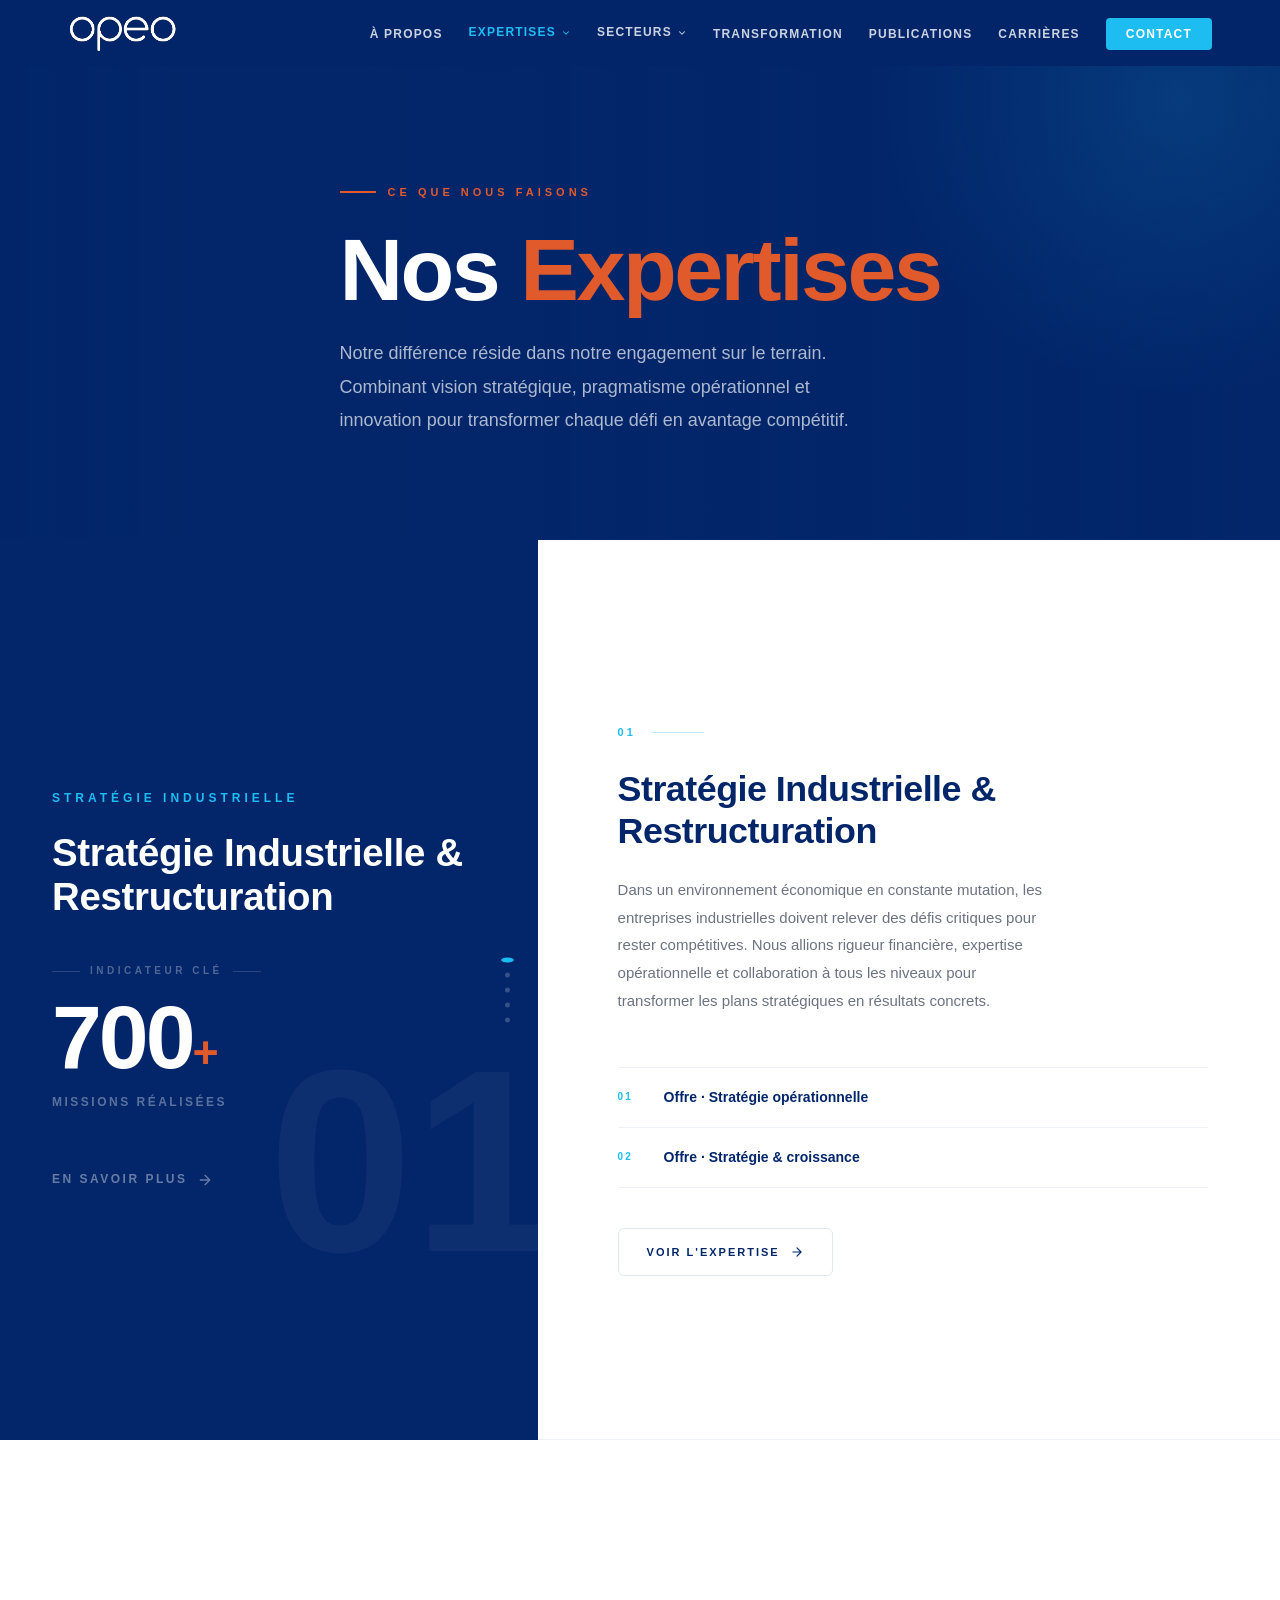
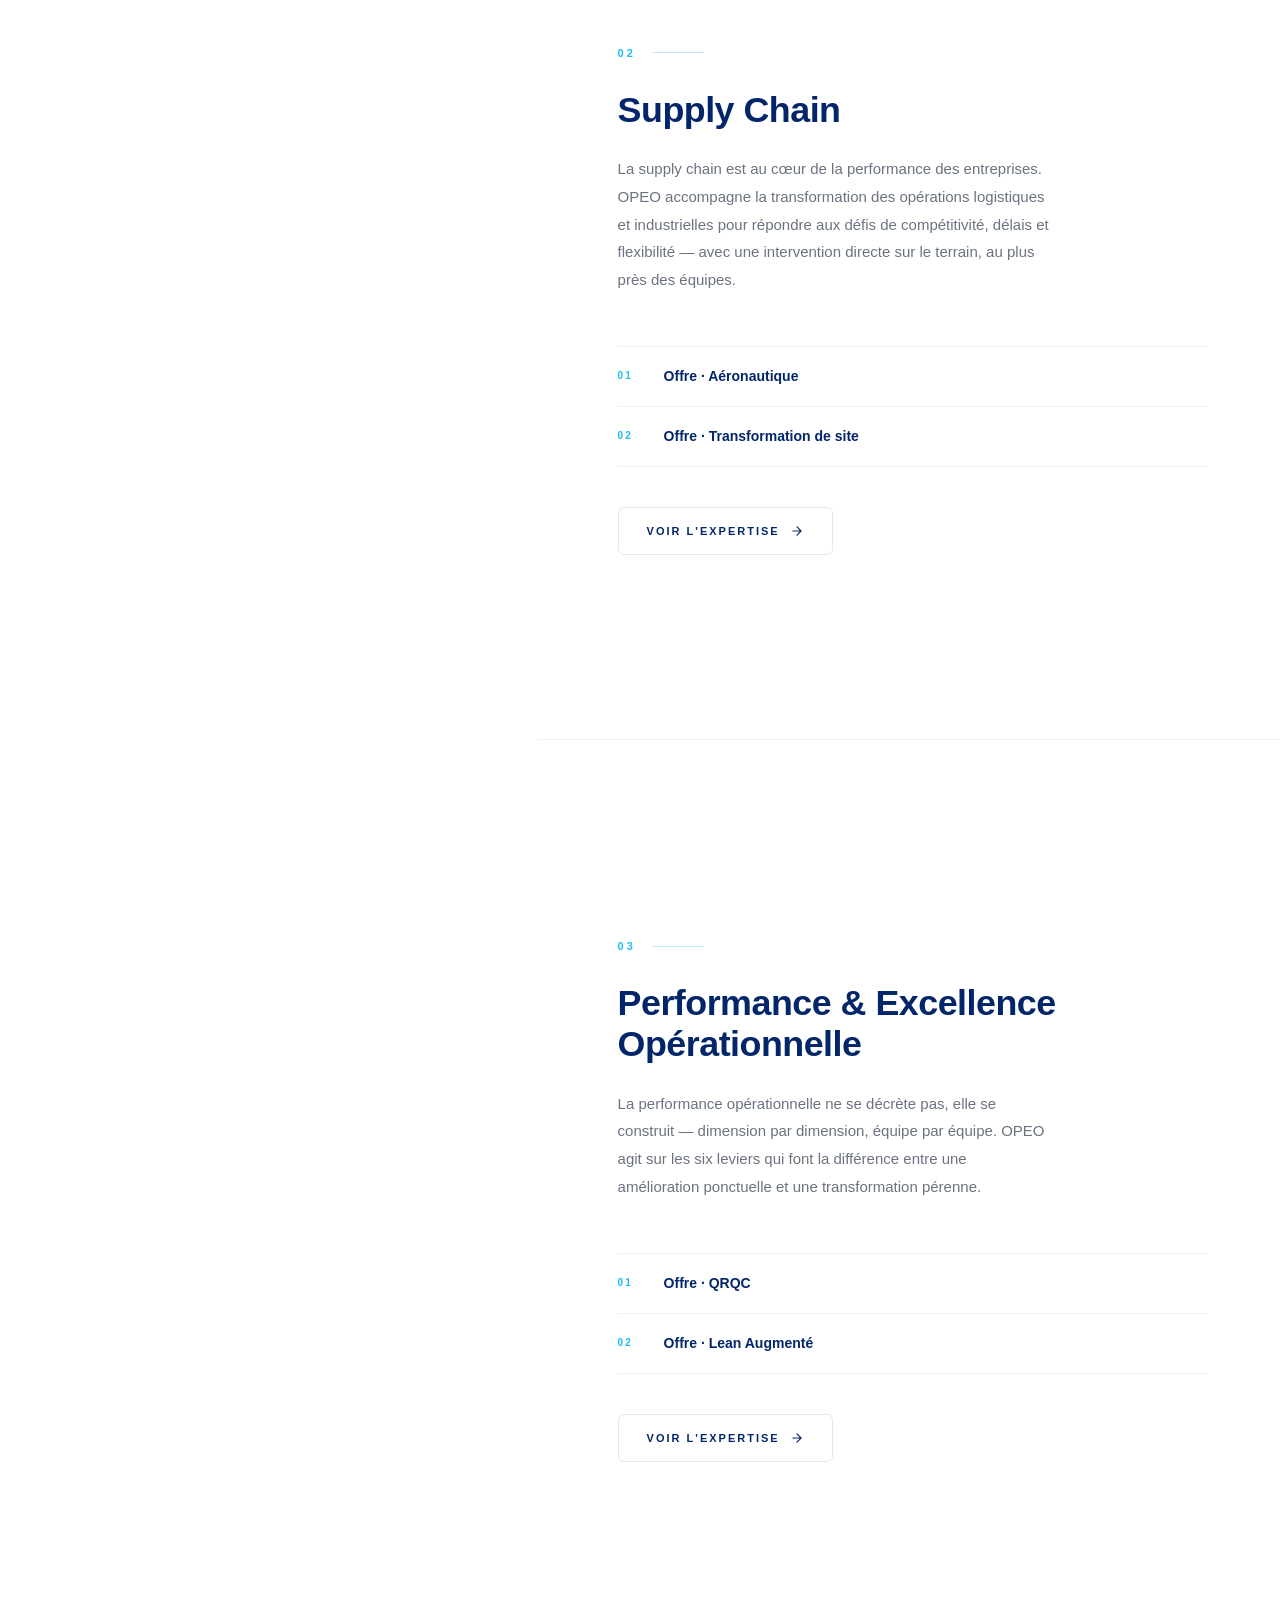
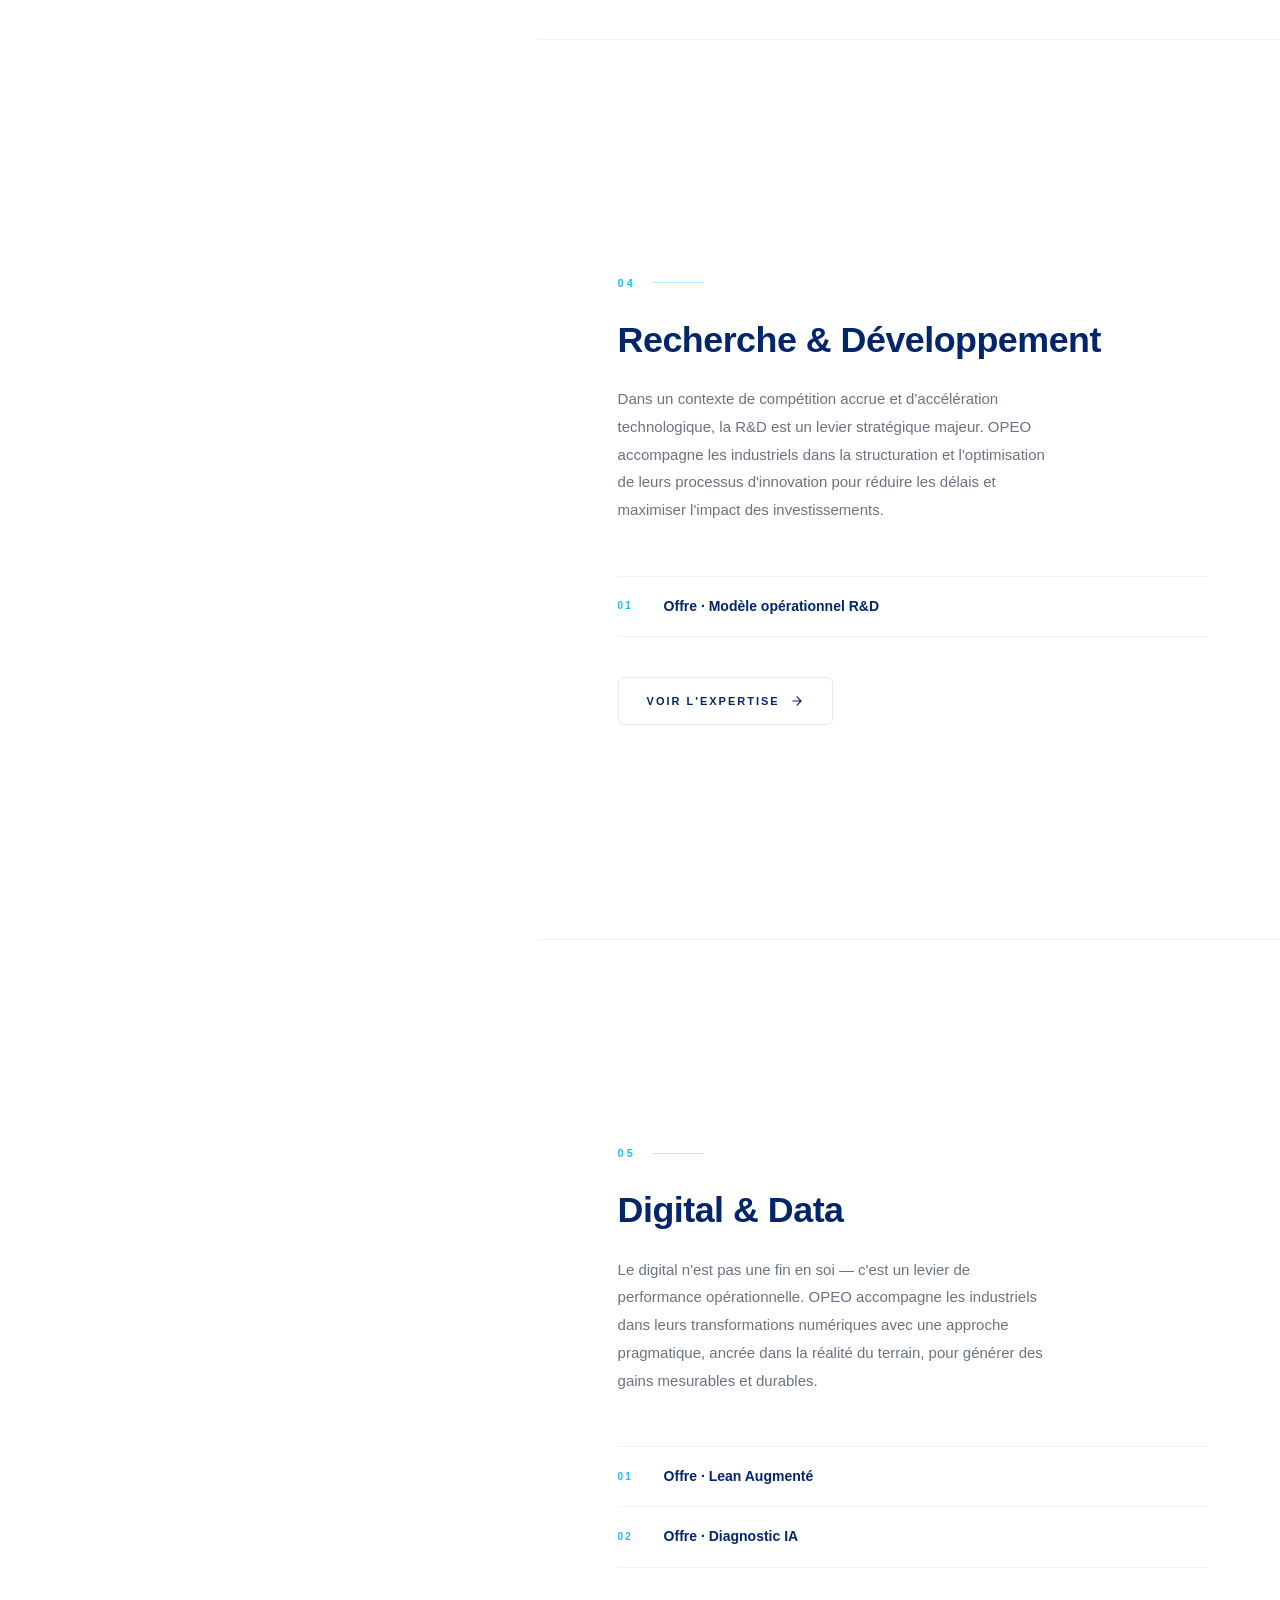
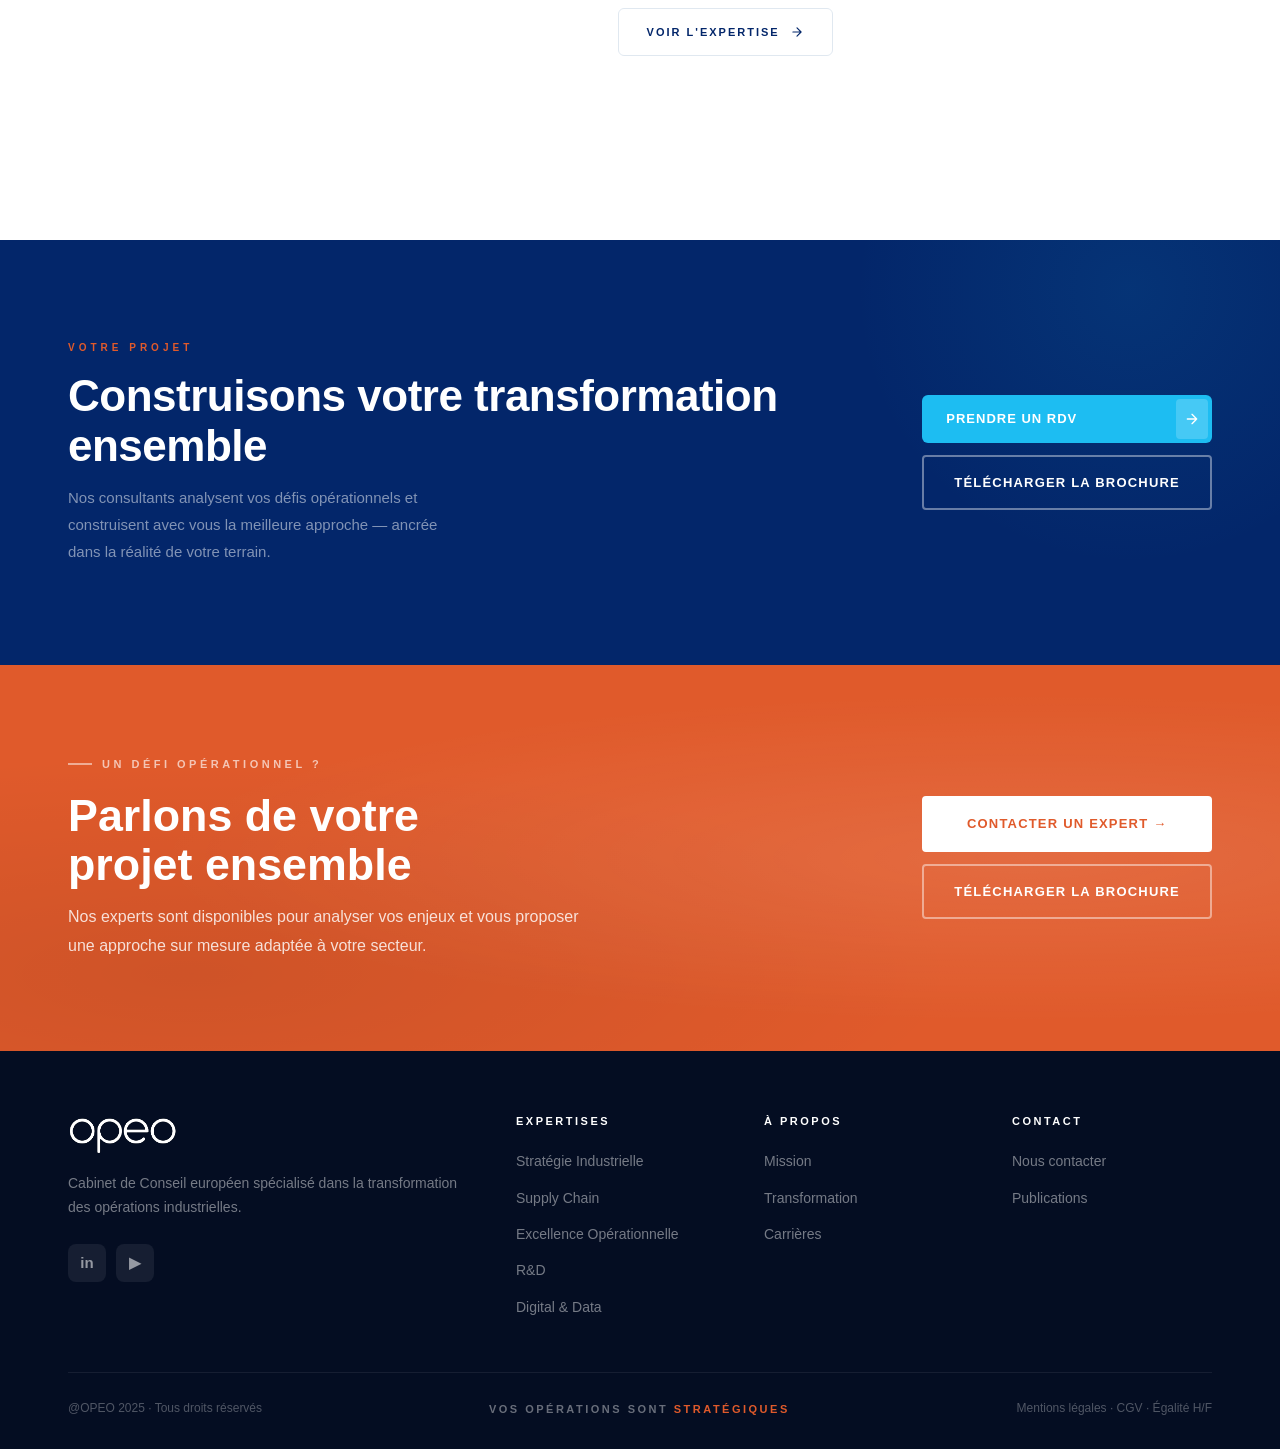
==== commit ec70e8ec: "Update expertises.html" ====
--- a/expertises.html
+++ b/expertises.html
@@ -7,7 +7,7 @@
   <style>
     /* ── PAGE HERO BACKGROUND PHOTO ── */
     section.page-hero {
-      background: url('photo expertise.jpg') center/cover no-repeat !important;
+      background: url(''assets/images/photo-expertise.jpg'') center/cover no-repeat !important;
     }
     .hero-exp-overlay {
       position:absolute; inset:0; z-index:1;
@@ -306,7 +306,7 @@
 </div>
 <nav class="navbar solid" id="navbar">
   <div class="container"><div class="nav-inner">
-    <a href="index.html" class="nav-logo-link"><img src="logo-official.svg" class="nav-logo-img" alt="OPEO"/></a>
+    <a href="index.html" class="nav-logo-link"><img src="assets/logos/logo-official.svg" class="nav-logo-img" alt="OPEO"/></a>
     <ul class="nav-links">
       <li><a href="a-propos.html">À propos</a></li>
       <li class="has-drop"><a href="expertises.html" class="active">Expertises <svg class="drop-chevron" viewBox="0 0 24 24" fill="none" stroke="currentColor" stroke-width="2.5" stroke-linecap="round" stroke-linejoin="round"><polyline points="6 9 12 15 18 9"/></svg></a><div class="nav-drop nav-drop-wide"><div class="drop-grid"><a href="expertise-strategie.html" class="drop-card"><div class="drop-card-icon"><svg viewBox="0 0 24 24" fill="none" stroke="currentColor" stroke-width="2" stroke-linecap="round" stroke-linejoin="round"><circle cx="12" cy="12" r="10"/><line x1="22" y1="12" x2="18" y2="12"/><line x1="6" y1="12" x2="2" y2="12"/><line x1="12" y1="6" x2="12" y2="2"/><line x1="12" y1="22" x2="12" y2="18"/></svg></div><div><span class="drop-card-title">Stratégie Industrielle</span><span class="drop-card-desc">Réorientation et repositionnement industriel</span></div></a><a href="expertise-digital.html" class="drop-card"><div class="drop-card-icon"><svg viewBox="0 0 24 24" fill="none" stroke="currentColor" stroke-width="2" stroke-linecap="round" stroke-linejoin="round"><polygon points="13 2 3 14 12 14 11 22 21 10 12 10 13 2"/></svg></div><div><span class="drop-card-title">Digital &amp; Innovation</span><span class="drop-card-desc">Transformation numérique des opérations</span></div></a><a href="expertise-excellence.html" class="drop-card"><div class="drop-card-icon"><svg viewBox="0 0 24 24" fill="none" stroke="currentColor" stroke-width="2" stroke-linecap="round" stroke-linejoin="round"><polyline points="23 6 13.5 15.5 8.5 10.5 1 18"/><polyline points="17 6 23 6 23 12"/></svg></div><div><span class="drop-card-title">Excellence Opérationnelle</span><span class="drop-card-desc">Lean, performance et amélioration continue</span></div></a><a href="expertise-supply-chain.html" class="drop-card"><div class="drop-card-icon"><svg viewBox="0 0 24 24" fill="none" stroke="currentColor" stroke-width="2" stroke-linecap="round" stroke-linejoin="round"><path d="M21 16V8a2 2 0 0 0-1-1.73l-7-4a2 2 0 0 0-2 0l-7 4A2 2 0 0 0 3 8v8a2 2 0 0 0 1 1.73l7 4a2 2 0 0 0 2 0l7-4A2 2 0 0 0 21 16z"/><polyline points="3.27 6.96 12 12.01 20.73 6.96"/><line x1="12" y1="22.08" x2="12" y2="12"/></svg></div><div><span class="drop-card-title">Supply Chain</span><span class="drop-card-desc">Optimisation des flux et résilience</span></div></a><a href="expertise-rd.html" class="drop-card"><div class="drop-card-icon"><svg viewBox="0 0 24 24" fill="none" stroke="currentColor" stroke-width="2" stroke-linecap="round" stroke-linejoin="round"><path d="M9 3v10l-4 5h14l-4-5V3"/><line x1="6" y1="7" x2="18" y2="7"/></svg></div><div><span class="drop-card-title">R&amp;D &amp; Innovation</span><span class="drop-card-desc">Accélération des cycles d'innovation</span></div></a></div></div></li>
@@ -454,7 +454,7 @@
 
 <footer class="footer"><div class="container">
   <div class="footer-grid">
-    <div class="footer-brand"><a href="index.html" class="nav-logo-link"><img src="logo-official.svg" class="nav-logo-img" alt="OPEO"/></a><p>Cabinet de Conseil européen spécialisé dans la transformation des opérations industrielles.</p><div class="footer-socials"><a href="https://www.linkedin.com/company/opeo/" target="_blank" class="soc-link">in</a><a href="https://www.youtube.com/channel/UCHxWDzGkSoEmFhDaU6nbsCg" target="_blank" class="soc-link">▶</a></div></div>
+    <div class="footer-brand"><a href="index.html" class="nav-logo-link"><img src="assets/logos/logo-official.svg" class="nav-logo-img" alt="OPEO"/></a><p>Cabinet de Conseil européen spécialisé dans la transformation des opérations industrielles.</p><div class="footer-socials"><a href="https://www.linkedin.com/company/opeo/" target="_blank" class="soc-link">in</a><a href="https://www.youtube.com/channel/UCHxWDzGkSoEmFhDaU6nbsCg" target="_blank" class="soc-link">▶</a></div></div>
     <div class="footer-col"><h4>Expertises</h4><ul class="footer-nav"><li><a href="expertise-strategie.html">Stratégie Industrielle</a></li><li><a href="expertise-supply-chain.html">Supply Chain</a></li><li><a href="expertise-excellence.html">Excellence Opérationnelle</a></li><li><a href="expertise-rd.html">R&amp;D</a></li><li><a href="expertise-digital.html">Digital &amp; Data</a></li></ul></div>
     <div class="footer-col"><h4>À propos</h4><ul class="footer-nav"><li><a href="a-propos.html">Mission</a></li><li><a href="transformation.html">Transformation</a></li><li><a href="carrieres.html">Carrières</a></li></ul></div>
     <div class="footer-col"><h4>Contact</h4><ul class="footer-nav"><li><a href="contact.html">Nous contacter</a></li><li><a href="publications.html">Publications</a></li></ul></div>
